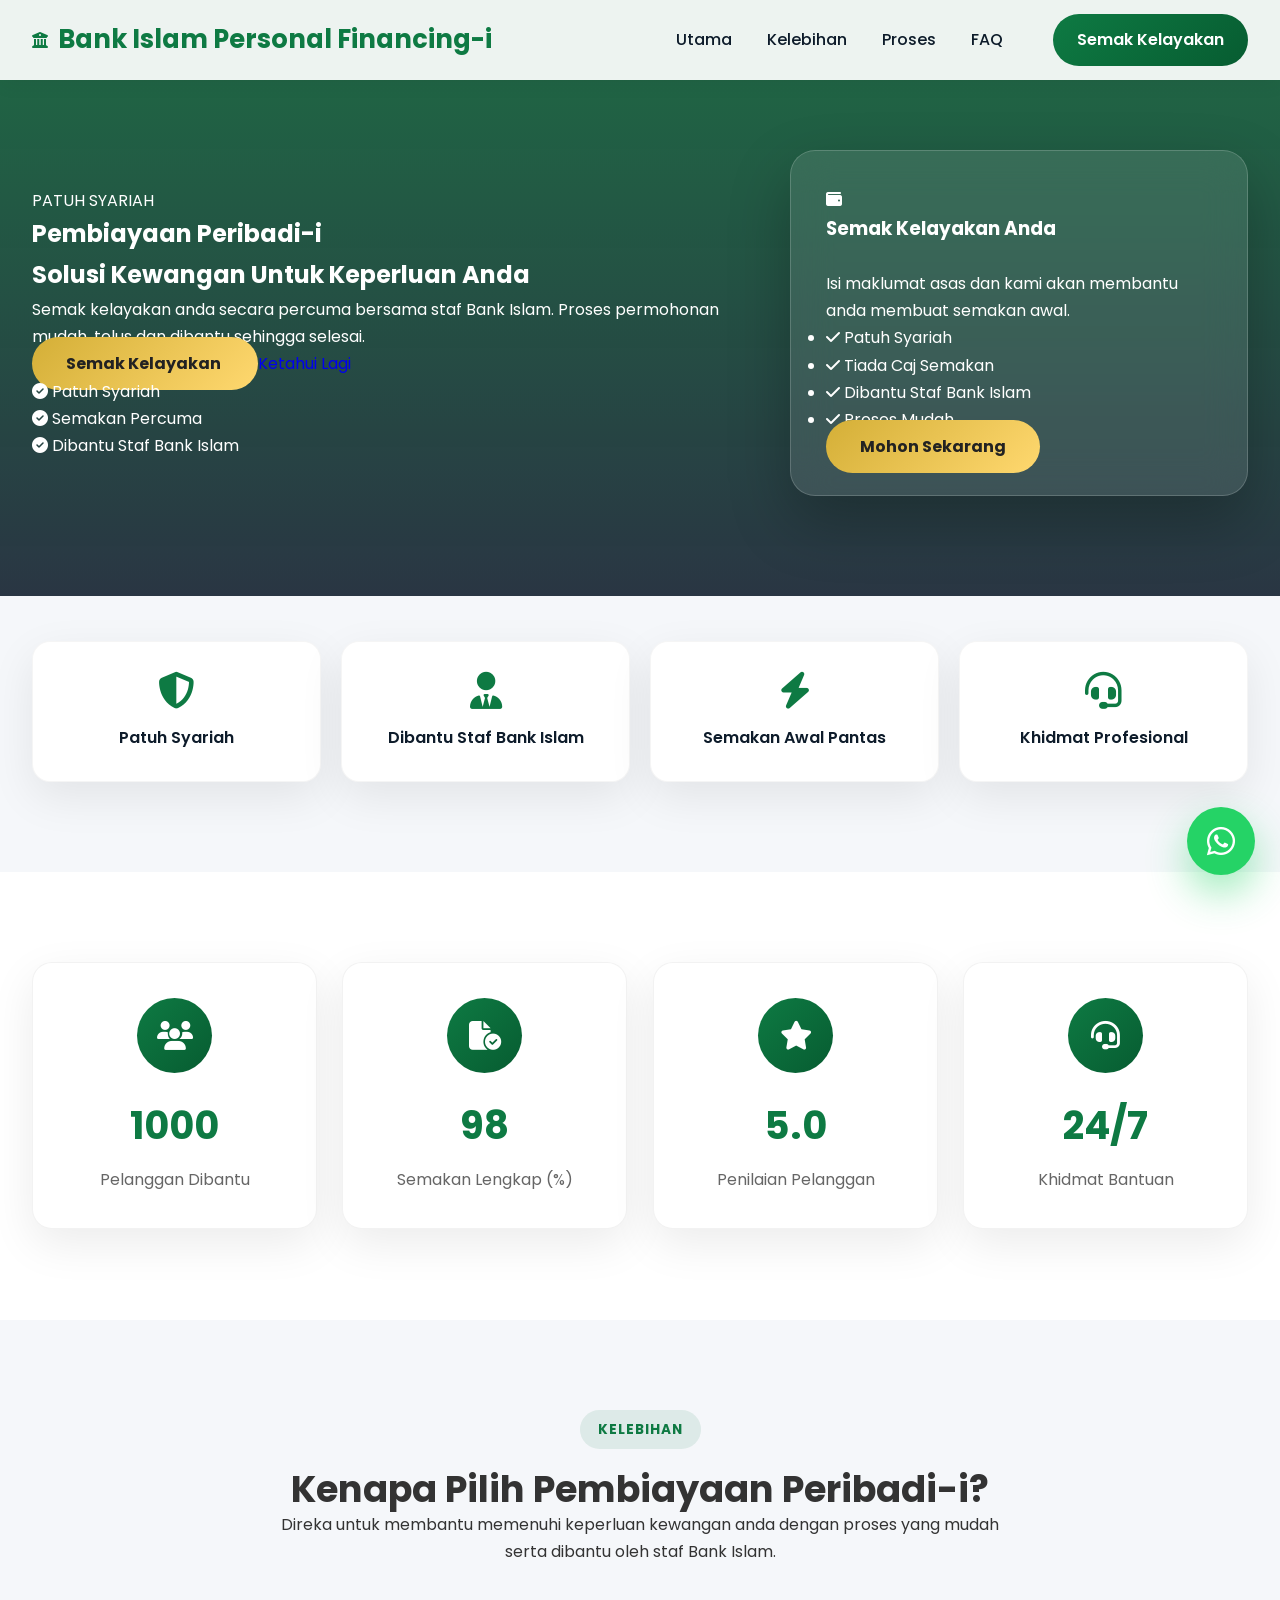
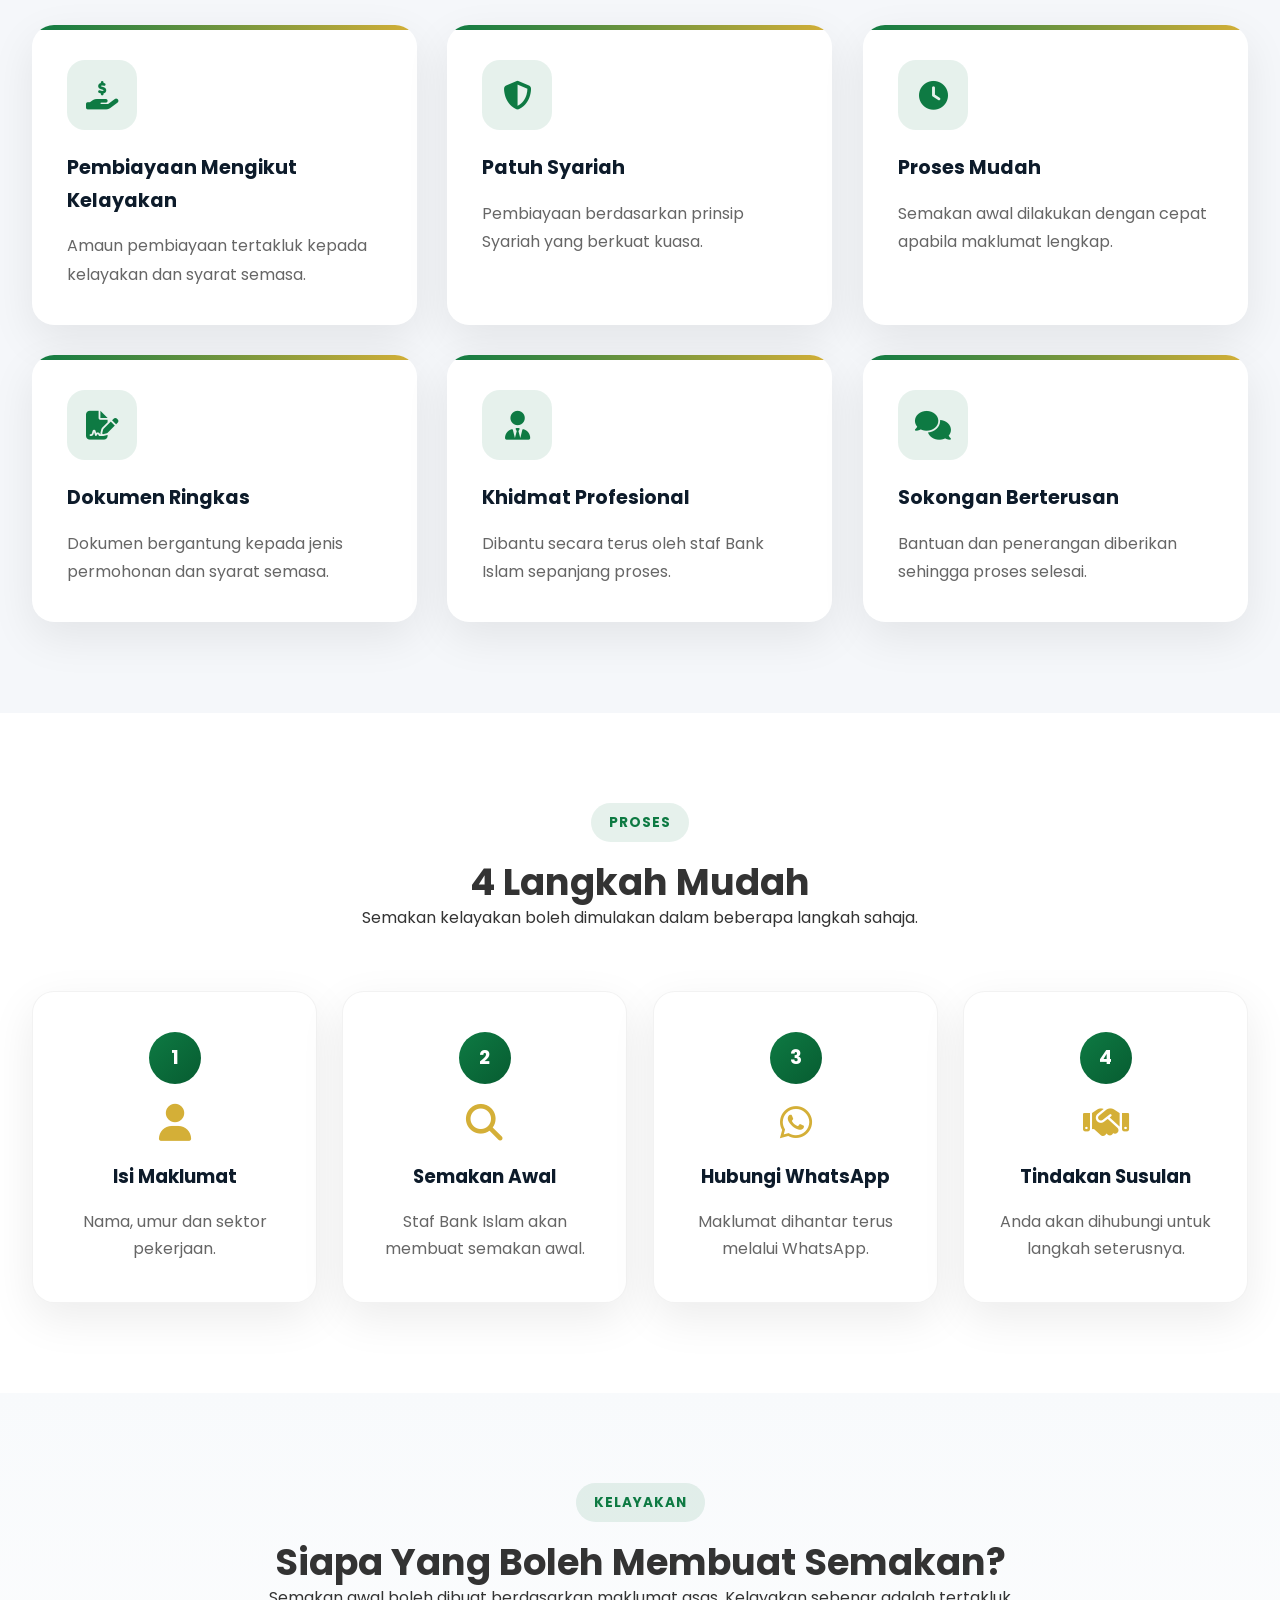
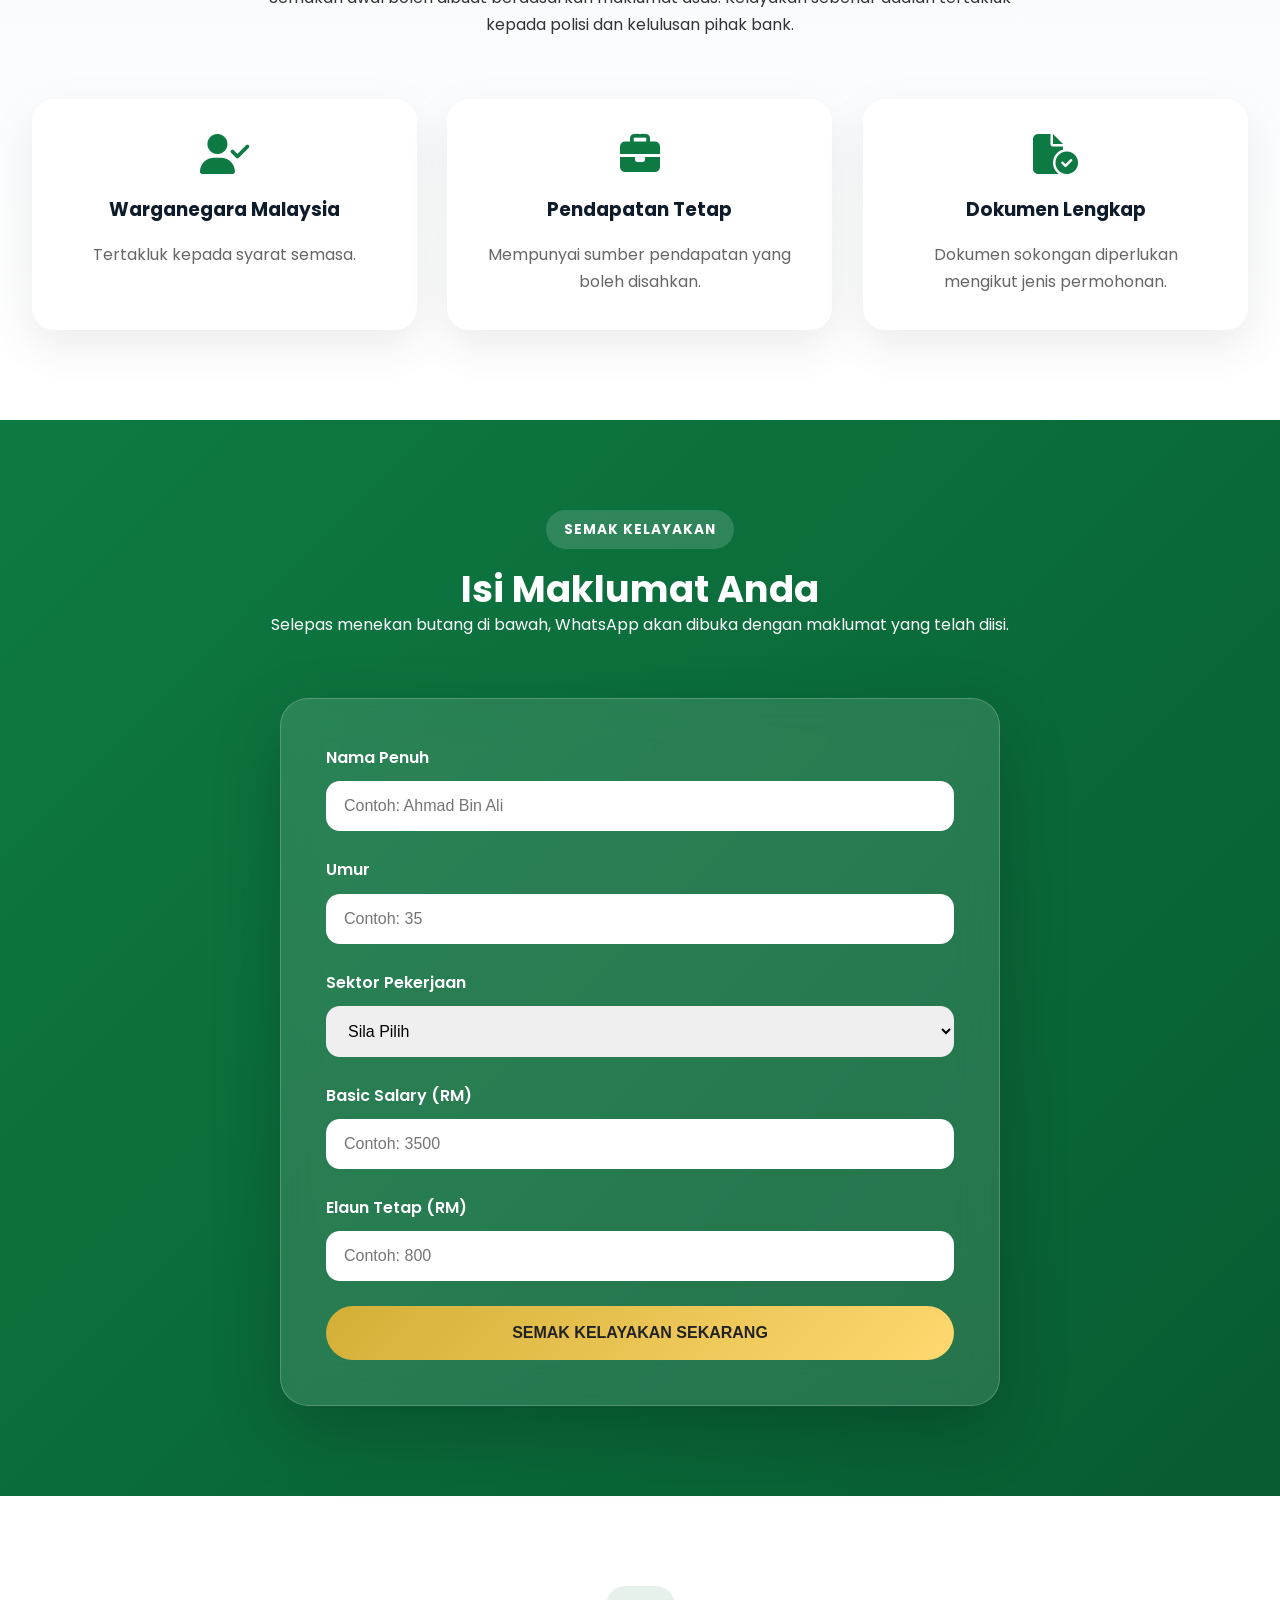
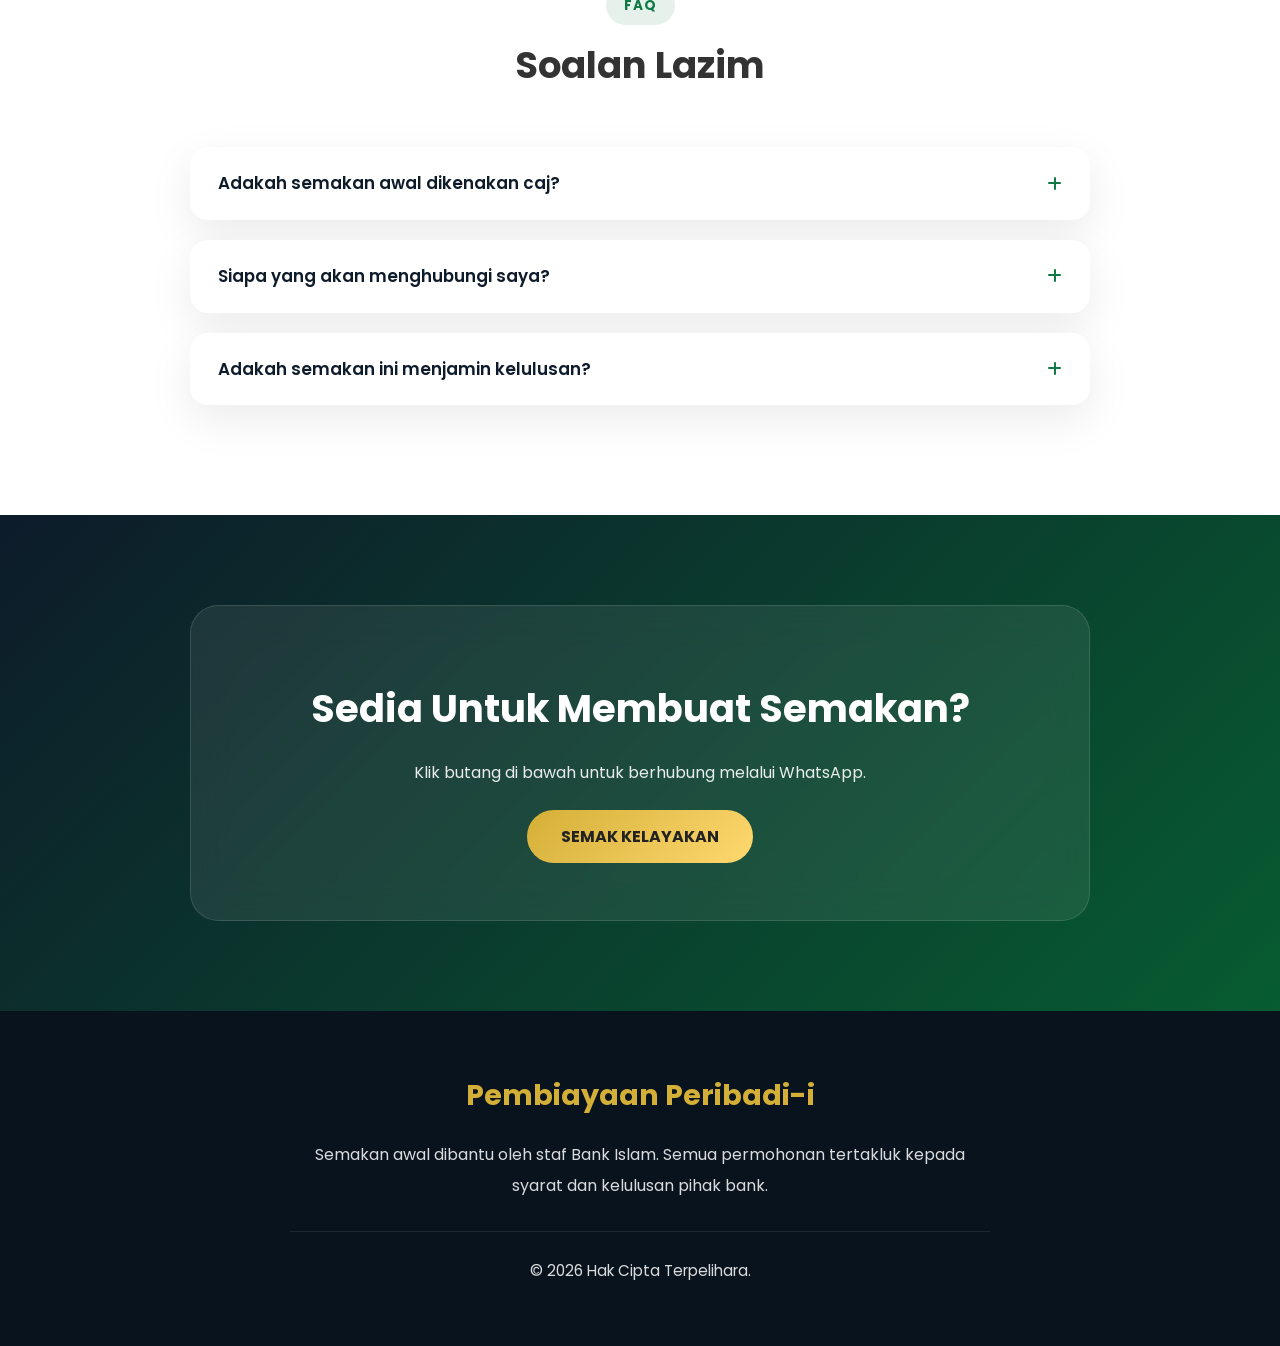
==== index.html @ a67bbcd0 "Fix logo formatting in navbar" ====
<!DOCTYPE html>
<html lang="ms">

<head>

    <meta charset="UTF-8">
    <meta name="viewport" content="width=device-width, initial-scale=1.0">

    <title>Pembiayaan Peribadi-i | Semak Kelayakan</title>

    <meta name="description"
        content="Semak kelayakan Pembiayaan Peribadi-i bersama staf Bank Islam. Proses mudah, patuh Syariah dan semakan awal secara percuma.">

    <meta name="theme-color" content="#00A651">

    <!-- Google Font -->

    <link rel="preconnect" href="https://fonts.googleapis.com">

    <link rel="preconnect" href="https://fonts.gstatic.com" crossorigin>

    <link href="https://fonts.googleapis.com/css2?family=Poppins:wght@300;400;500;600;700;800&display=swap"
        rel="stylesheet">

    <!-- Font Awesome -->

    <link rel="stylesheet"
        href="https://cdnjs.cloudflare.com/ajax/libs/font-awesome/6.7.2/css/all.min.css">

    <!-- CSS -->

    <link rel="stylesheet" href="style.css">

</head>

<body>

<!-- ===========================
        LOADER
============================ -->

<div class="loader">

    <div class="loader-ring"></div>

</div>

<!-- ===========================
        HEADER
============================ -->

<header id="header">

    <div class="container">

        <div class="navbar">

            <a href="#" class="logo">
    <i class="fa-solid fa-building-columns"></i>
    <span>Bank Islam Personal Financing-i</span>
</a>

          <nav>
    <ul class="nav-links">
        <li><a href="#home">Utama</a></li>
        <li><a href="#benefits">Kelebihan</a></li>
        <li><a href="#process">Proses</a></li>
        <li><a href="#faq">FAQ</a></li>
    </ul>
</nav>

<a href="#apply" class="nav-button">
    Semak Kelayakan
</a>

            <div class="menu-toggle">
    <i class="fa-solid fa-bars"></i>
</div>

    </div>

</header>

<!-- ===========================
        HERO
============================ -->

<section class="hero" id="home">

    <div class="hero-overlay"></div>

    <div class="container">

        <div class="hero-grid">

            <!-- LEFT -->

            <div class="hero-content">

                <span class="hero-badge">

                    PATUH SYARIAH

                </span>

                <h1>

                    Pembiayaan
                    <span>Peribadi-i</span>

                </h1>

                <h2>

                    Solusi Kewangan Untuk Keperluan Anda

                </h2>

                <p>

                    Semak kelayakan anda secara percuma bersama staf Bank Islam.
                    Proses permohonan mudah, telus dan dibantu sehingga selesai.

                </p>

                <div class="hero-button">

                    <a href="#apply"

                        class="btn-primary">

                        Semak Kelayakan

                    </a>

                    <a href="#benefits"

                        class="btn-outline">

                        Ketahui Lagi

                    </a>

                </div>

                <div class="hero-feature">

                    <div>

                        <i class="fa-solid fa-circle-check"></i>

                        Patuh Syariah

                    </div>

                    <div>

                        <i class="fa-solid fa-circle-check"></i>

                        Semakan Percuma

                    </div>

                    <div>

                        <i class="fa-solid fa-circle-check"></i>

                        Dibantu Staf Bank Islam

                    </div>

                </div>

            </div>

            <!-- RIGHT -->

            <div class="hero-card">

                <div class="glass-card">

                    <div class="card-icon">

                        <i class="fa-solid fa-wallet"></i>

                    </div>

                    <h3>

                        Semak Kelayakan Anda

                    </h3>

                    <p>

                        Isi maklumat asas dan kami akan membantu anda membuat semakan awal.

                    </p>

                    <ul>

                        <li>

                            <i class="fa-solid fa-check"></i>

                            Patuh Syariah

                        </li>

                        <li>

                            <i class="fa-solid fa-check"></i>

                            Tiada Caj Semakan

                        </li>

                        <li>

                            <i class="fa-solid fa-check"></i>

                            Dibantu Staf Bank Islam

                        </li>

                        <li>

                            <i class="fa-solid fa-check"></i>

                            Proses Mudah

                        </li>

                    </ul>

                    <a href="#apply"

                        class="btn-primary btn-full">

                        Mohon Sekarang

                    </a>

                </div>

            </div>

        </div>

    </div>

</section>

<!-- ===========================
     TRUST BADGES
============================ -->

<section class="trust">

    <div class="container">

        <div class="trust-wrapper">

            <div class="trust-item">

                <i class="fa-solid fa-shield-halved"></i>

                <h4>Patuh Syariah</h4>

            </div>

            <div class="trust-item">

                <i class="fa-solid fa-user-tie"></i>

                <h4>Dibantu Staf Bank Islam</h4>

            </div>

            <div class="trust-item">

                <i class="fa-solid fa-bolt"></i>

                <h4>Semakan Awal Pantas</h4>

            </div>

            <div class="trust-item">

                <i class="fa-solid fa-headset"></i>

                <h4>Khidmat Profesional</h4>

            </div>

        </div>

    </div>

</section>

<!-- ==========================================
     STATISTICS
========================================== -->

<section class="statistics">

    <div class="container">

        <div class="stats-grid">

            <div class="stat-card">

                <div class="stat-icon">

                    <i class="fa-solid fa-users"></i>

                </div>

                <h2 class="counter" data-target="1000">0</h2>

                <p>Pelanggan Dibantu</p>

            </div>

            <div class="stat-card">

                <div class="stat-icon">

                    <i class="fa-solid fa-file-circle-check"></i>

                </div>

                <h2 class="counter" data-target="98">0</h2>

                <p>Semakan Lengkap (%)</p>

            </div>

            <div class="stat-card">

                <div class="stat-icon">

                    <i class="fa-solid fa-star"></i>

                </div>

                <h2>5.0</h2>

                <p>Penilaian Pelanggan</p>

            </div>

            <div class="stat-card">

                <div class="stat-icon">

                    <i class="fa-solid fa-headset"></i>

                </div>

                <h2>24/7</h2>

                <p>Khidmat Bantuan</p>

            </div>

        </div>

    </div>

</section>

<!-- ==========================================
     BENEFITS
========================================== -->

<section id="benefits" class="benefits">

    <div class="container">

        <div class="section-title">

            <span>KELEBIHAN</span>

            <h2>Kenapa Pilih Pembiayaan Peribadi-i?</h2>

            <p>

                Direka untuk membantu memenuhi keperluan kewangan anda dengan
                proses yang mudah serta dibantu oleh staf Bank Islam.

            </p>

        </div>

        <div class="benefit-grid">

            <div class="benefit-card">

                <i class="fa-solid fa-hand-holding-dollar"></i>

                <h3>Pembiayaan Mengikut Kelayakan</h3>

                <p>
                    Amaun pembiayaan tertakluk kepada kelayakan dan syarat semasa.
                </p>

            </div>

            <div class="benefit-card">

                <i class="fa-solid fa-shield-halved"></i>

                <h3>Patuh Syariah</h3>

                <p>
                    Pembiayaan berdasarkan prinsip Syariah yang berkuat kuasa.
                </p>

            </div>

            <div class="benefit-card">

                <i class="fa-solid fa-clock"></i>

                <h3>Proses Mudah</h3>

                <p>
                    Semakan awal dilakukan dengan cepat apabila maklumat lengkap.
                </p>

            </div>

            <div class="benefit-card">

                <i class="fa-solid fa-file-signature"></i>

                <h3>Dokumen Ringkas</h3>

                <p>
                    Dokumen bergantung kepada jenis permohonan dan syarat semasa.
                </p>

            </div>

            <div class="benefit-card">

                <i class="fa-solid fa-user-tie"></i>

                <h3>Khidmat Profesional</h3>

                <p>
                    Dibantu secara terus oleh staf Bank Islam sepanjang proses.
                </p>

            </div>

            <div class="benefit-card">

                <i class="fa-solid fa-comments"></i>

                <h3>Sokongan Berterusan</h3>

                <p>
                    Bantuan dan penerangan diberikan sehingga proses selesai.
                </p>

            </div>

        </div>

    </div>

</section>

<!-- ==========================================
     PROCESS
========================================== -->

<section id="process" class="process">

    <div class="container">

        <div class="section-title">

            <span>PROSES</span>

            <h2>4 Langkah Mudah</h2>

            <p>

                Semakan kelayakan boleh dimulakan dalam beberapa langkah sahaja.

            </p>

        </div>

        <div class="process-grid">

            <div class="process-card">

                <div class="step-number">

                    1

                </div>

                <i class="fa-solid fa-user"></i>

                <h3>Isi Maklumat</h3>

                <p>

                    Nama, umur dan sektor pekerjaan.

                </p>

            </div>

            <div class="process-card">

                <div class="step-number">

                    2

                </div>

                <i class="fa-solid fa-magnifying-glass"></i>

                <h3>Semakan Awal</h3>

                <p>

                    Staf Bank Islam akan membuat semakan awal.

                </p>

            </div>

            <div class="process-card">

                <div class="step-number">

                    3

                </div>

                <i class="fa-brands fa-whatsapp"></i>

                <h3>Hubungi WhatsApp</h3>

                <p>

                    Maklumat dihantar terus melalui WhatsApp.

                </p>

            </div>

            <div class="process-card">

                <div class="step-number">

                    4

                </div>

                <i class="fa-solid fa-handshake"></i>

                <h3>Tindakan Susulan</h3>

                <p>

                    Anda akan dihubungi untuk langkah seterusnya.

                </p>

            </div>

        </div>

    </div>

</section>

<!-- ==========================================
     ELIGIBILITY
========================================== -->

<section class="eligibility" id="eligibility">

    <div class="container">

        <div class="section-title">

            <span>KELAYAKAN</span>

            <h2>Siapa Yang Boleh Membuat Semakan?</h2>

            <p>
                Semakan awal boleh dibuat berdasarkan maklumat asas. Kelayakan
                sebenar adalah tertakluk kepada polisi dan kelulusan pihak bank.
            </p>

        </div>

        <div class="eligibility-grid">

            <div class="eligibility-card">

                <i class="fa-solid fa-user-check"></i>

                <h3>Warganegara Malaysia</h3>

                <p>Tertakluk kepada syarat semasa.</p>

            </div>

            <div class="eligibility-card">

                <i class="fa-solid fa-briefcase"></i>

                <h3>Pendapatan Tetap</h3>

                <p>Mempunyai sumber pendapatan yang boleh disahkan.</p>

            </div>

            <div class="eligibility-card">

                <i class="fa-solid fa-file-circle-check"></i>

                <h3>Dokumen Lengkap</h3>

                <p>Dokumen sokongan diperlukan mengikut jenis permohonan.</p>

            </div>

        </div>

    </div>

</section>

<!-- ==========================================
     APPLY FORM
========================================== -->

<section id="apply" class="apply">

    <div class="container">

        <div class="section-title">

            <span>SEMAK KELAYAKAN</span>

            <h2>Isi Maklumat Anda</h2>

            <p>
                Selepas menekan butang di bawah, WhatsApp akan dibuka dengan
                maklumat yang telah diisi.
            </p>

        </div>

        <div class="form-wrapper">

            <form id="leadForm">

                <div class="form-group">

                    <label>Nama Penuh</label>

                    <input
                        type="text"
                        id="nama"
                        placeholder="Contoh: Ahmad Bin Ali"
                        required>

                </div>

                <div class="form-group">

                    <label>Umur</label>

                    <input
                        type="number"
                        id="umur"
                        placeholder="Contoh: 35"
                        required>

                </div>

                <div class="form-group">

                    <label>Sektor Pekerjaan</label>

                    <select id="sektor" required>

                        <option value="">Sila Pilih</option>

                        <option>Kerajaan</option>

                        <option>GLC</option>

                        <option>Swasta MNC</option>

                        <option>Swasta PLC</option>

                    </select>

                </div>

                <div class="form-group">
    <label>Basic Salary (RM)</label>
    <input
        type="number"
        id="basicSalary"
        placeholder="Contoh: 3500"
        min="0"
        required>
</div>

<div class="form-group">
    <label>Elaun Tetap (RM)</label>
    <input
        type="number"
        id="elaunTetap"
        placeholder="Contoh: 800"
        min="0"
        required>
</div>

                <button
                    type="submit"
                    class="btn-submit">

                    SEMAK KELAYAKAN SEKARANG

                </button>

            </form>

        </div>

    </div>

</section>

<!-- ==========================================
     FAQ
========================================== -->

<section id="faq" class="faq">

    <div class="container">

        <div class="section-title">

            <span>FAQ</span>

            <h2>Soalan Lazim</h2>

        </div>

        <div class="faq-wrapper">

            <div class="faq-item">

                <div class="faq-question">

                    <span>Adakah semakan awal dikenakan caj?</span>

                    <i class="fa-solid fa-plus"></i>

                </div>

                <div class="faq-answer">

                    <p>
                        Tidak. Semakan awal adalah tanpa caj.
                    </p>

                </div>

            </div>

            <div class="faq-item">

                <div class="faq-question">

                    <span>Siapa yang akan menghubungi saya?</span>

                    <i class="fa-solid fa-plus"></i>

                </div>

                <div class="faq-answer">

                    <p>
                        Anda akan dihubungi oleh staf Bank Islam untuk tindakan
                        selanjutnya.
                    </p>

                </div>

            </div>

            <div class="faq-item">

                <div class="faq-question">

                    <span>Adakah semakan ini menjamin kelulusan?</span>

                    <i class="fa-solid fa-plus"></i>

                </div>

                <div class="faq-answer">

                    <p>
                        Tidak. Kelulusan adalah tertakluk kepada penilaian dan
                        syarat semasa pihak bank.
                    </p>

                </div>

            </div>

        </div>

    </div>

</section>

<!-- ==========================================
     FINAL CTA
========================================== -->

<section class="final-cta">

    <div class="container">

        <div class="cta-box">

            <h2>
                Sedia Untuk Membuat Semakan?
            </h2>

            <p>
                Klik butang di bawah untuk berhubung melalui WhatsApp.
            </p>

            <a href="#apply" class="btn-primary">

                SEMAK KELAYAKAN

            </a>

        </div>

    </div>

</section>

<!-- ==========================================
     FOOTER
========================================== -->

<footer>

    <div class="container">

        <div class="footer-content">

            <h3>Pembiayaan Peribadi-i</h3>

            <p>
                Semakan awal dibantu oleh staf Bank Islam. Semua permohonan
                tertakluk kepada syarat dan kelulusan pihak bank.
            </p>

            <p class="copyright">
                © 2026 Hak Cipta Terpelihara.
            </p>

        </div>

    </div>

</footer>

<!-- Floating WhatsApp -->

<a
    href="#"
    id="whatsappButton"
    class="floating-whatsapp">

    <i class="fa-brands fa-whatsapp"></i>

</a>

<!-- Scroll Top -->

<button id="scrollTop">

    <i class="fa-solid fa-arrow-up"></i>

</button>

<script src="script.js"></script>

</body>

</html>
---- style.css ----
/* =====================================================
   PEMBIAYAAN PERIBADI-i
   PREMIUM LANDING PAGE V2.0
===================================================== */

:root{

    --primary:#0E7A43;
    --primary-dark:#075C31;
    --gold:#D4AF37;
    --navy:#0D1B2A;
    --white:#ffffff;
    --light:#F5F7FA;
    --text:#333333;
    --border:#E7E7E7;

    --shadow:0 15px 45px rgba(0,0,0,.08);
    --shadow-hover:0 20px 60px rgba(0,0,0,.15);

    --radius:18px;

    --transition:.35s ease;

}

/* RESET */

*{

    margin:0;
    padding:0;
    box-sizing:border-box;

}

html{

    scroll-behavior:smooth;

}

body{

    font-family:'Poppins',sans-serif;
    background:var(--light);
    color:var(--text);
    overflow-x:hidden;
    line-height:1.7;

}

img{

    max-width:100%;
    display:block;

}

a{

    text-decoration:none;

}

.container{

    width:min(1180px,92%);
    margin:auto;

}

/* =====================================
   LOADER
===================================== */

.loader{

    position:fixed;
    inset:0;
    background:#fff;
    display:flex;
    justify-content:center;
    align-items:center;
    z-index:99999;
    transition:.5s;

}

.loader.hidden{

    opacity:0;
    visibility:hidden;

}

.loader-circle{

    width:70px;
    height:70px;

    border-radius:50%;

    border:6px solid #ddd;
    border-top:6px solid var(--primary);

    animation:spin 1s linear infinite;

}

@keyframes spin{

    to{

        transform:rotate(360deg);

    }

}

/* =====================================
   HEADER
===================================== */

header{

    position:fixed;
    top:0;
    left:0;
    width:100%;

    background:rgba(255,255,255,.92);

    backdrop-filter:blur(12px);

    box-shadow:0 5px 18px rgba(0,0,0,.05);

    z-index:999;

}

.navbar{
    display:flex;
    align-items:center;
    justify-content:space-between;
    gap:25px;
    height:80px;
}

.logo{
    display:flex;
    align-items:center;
    gap:10px;
    flex:1;
    color:#0E7A43;
}

.logo i{
    color:#0E7A43;
}

.logo span{
    font-size:1.6rem;
    font-weight:700;
    white-space:nowrap;
    color:#0E7A43;
}
.nav-links{
    display:flex;
    align-items:center;
    gap:35px;
    list-style:none;
    margin-left:auto;
    margin-right:25px;
}

.nav-links a{

    color:var(--navy);
    font-weight:500;
    transition:var(--transition);

}

.nav-links a:hover{

    color:var(--primary);

}

.nav-button{

    background:linear-gradient(135deg,var(--primary),var(--primary-dark));

    color:#fff;

    padding:12px 24px;

    border-radius:50px;

    font-weight:600;

    transition:var(--transition);

}

.nav-button:hover{

    transform:translateY(-3px);

    box-shadow:0 10px 30px rgba(14,122,67,.30);

}

/* =====================================
   HERO
===================================== */

.hero{

    padding-top:150px;
    padding-bottom:100px;

    background:

    linear-gradient(rgba(7,92,49,.90),rgba(13,27,42,.88)),

    url("https://images.unsplash.com/photo-1554224155-6726b3ff858f?auto=format&fit=crop&w=1600&q=80");

    background-size:cover;
    background-position:center;

    color:#fff;

}

.hero-grid{

    display:grid;
    grid-template-columns:1.2fr .8fr;
    gap:70px;
    align-items:center;

}

.hero-text h1{

    font-size:3.2rem;
    line-height:1.2;
    margin-bottom:20px;

}

.hero-text p{

    font-size:1.1rem;
    opacity:.95;
    margin-bottom:35px;

}

.hero-buttons{

    display:flex;
    gap:18px;
    flex-wrap:wrap;

}

.btn-primary{

    background:linear-gradient(135deg,var(--gold),#FFD86F);

    color:#222;

    padding:15px 34px;

    border-radius:50px;

    font-weight:700;

    transition:var(--transition);

}

.btn-primary:hover{

    transform:translateY(-5px);

    box-shadow:0 18px 45px rgba(212,175,55,.40);

}

.btn-secondary{

    border:2px solid rgba(255,255,255,.6);

    color:#fff;

    padding:15px 34px;

    border-radius:50px;

    transition:var(--transition);

}

.btn-secondary:hover{

    background:#fff;
    color:var(--primary);

}

/* HERO CARD */

.hero-card{

    background:rgba(255,255,255,.10);

    backdrop-filter:blur(20px);

    border:1px solid rgba(255,255,255,.18);

    border-radius:25px;

    padding:35px;

    box-shadow:0 25px 60px rgba(0,0,0,.25);

}

.hero-card h3{

    margin-bottom:25px;

}

.hero-list{

    list-style:none;

}

.hero-list li{

    margin-bottom:18px;
    display:flex;
    gap:12px;
    align-items:flex-start;

}

.hero-list i{

    color:var(--gold);

    margin-top:3px;

}

/* =====================================================
   TRUST BADGES
===================================================== */

.trust{

    margin-top:-45px;
    position:relative;
    z-index:5;

}

.trust-wrapper{

    display:grid;
    grid-template-columns:repeat(4,1fr);
    gap:20px;

}

.trust-item{

    background:#fff;

    border-radius:18px;

    padding:30px 20px;

    text-align:center;

    box-shadow:var(--shadow);

    transition:var(--transition);

    border:1px solid rgba(0,0,0,.04);

}

.trust-item:hover{

    transform:translateY(-8px);

    box-shadow:var(--shadow-hover);

}

.trust-item i{

    font-size:2.3rem;

    color:var(--primary);

    margin-bottom:15px;

}

.trust-item h4{

    color:var(--navy);

    font-size:1rem;

    font-weight:600;

}

/* =====================================================
   SECTION TITLE
===================================================== */

section{

    padding:90px 0;

}

.section-title{

    text-align:center;

    max-width:760px;

    margin:0 auto 60px;

}

.section-title span{

    display:inline-block;

    padding:8px 18px;

    border-radius:50px;

    background:rgba(14,122,67,.10);

    color:var(--primary);

    font-size:.85rem;

    font-weight:700;

    letter-spacing:1px;

    margin-bottom:18px;

}

.section-title h2{

    font-size:2.3rem;
    line-height:1.2;
    white-space:nowrap;

}

    color:var(--navy);

    margin-bottom:18px;

    line-height:1.2;

}

.section-title p{

    color:#666;

    font-size:1.05rem;

}

/* =====================================================
   STATISTICS
===================================================== */

.statistics{

    background:#fff;

}

.stats-grid{

    display:grid;

    grid-template-columns:repeat(4,1fr);

    gap:25px;

}

.stat-card{

    background:#fff;

    border-radius:20px;

    padding:35px;

    text-align:center;

    box-shadow:var(--shadow);

    transition:var(--transition);

    border:1px solid rgba(0,0,0,.05);

}

.stat-card:hover{

    transform:translateY(-10px);

    box-shadow:var(--shadow-hover);

}

.stat-icon{

    width:75px;

    height:75px;

    margin:auto;

    margin-bottom:20px;

    border-radius:50%;

    background:linear-gradient(
        135deg,
        var(--primary),
        var(--primary-dark)
    );

    display:flex;

    justify-content:center;

    align-items:center;

}

.stat-icon i{

    color:#fff;

    font-size:1.8rem;

}

.stat-card h2{

    font-size:2.4rem;

    color:var(--primary);

    margin-bottom:8px;

    font-weight:700;

}

.stat-card p{

    color:#666;

}

/* =====================================================
   BENEFITS
===================================================== */

.benefits{

    background:var(--light);

}

.benefit-grid{

    display:grid;

    grid-template-columns:repeat(3,1fr);

    gap:30px;

}

.benefit-card{

    background:#fff;

    border-radius:22px;

    padding:35px;

    transition:var(--transition);

    box-shadow:var(--shadow);

    position:relative;

    overflow:hidden;

}

.benefit-card::before{

    content:"";

    position:absolute;

    left:0;

    top:0;

    width:100%;

    height:5px;

    background:linear-gradient(
        90deg,
        var(--primary),
        var(--gold)
    );

}

.benefit-card:hover{

    transform:translateY(-10px);

    box-shadow:var(--shadow-hover);

}

.benefit-card i{

    width:70px;

    height:70px;

    border-radius:18px;

    background:rgba(14,122,67,.10);

    color:var(--primary);

    display:flex;

    align-items:center;

    justify-content:center;

    font-size:1.8rem;

    margin-bottom:22px;

}

.benefit-card h3{

    color:var(--navy);

    margin-bottom:15px;

    font-size:1.2rem;

}

.benefit-card p{

    color:#666;

    line-height:1.8;

}

/* =====================================================
   PROCESS
===================================================== */

.process{

    background:#fff;

}

.process-grid{

    display:grid;

    grid-template-columns:repeat(4,1fr);

    gap:25px;

}

.process-card{

    background:#fff;

    border-radius:22px;

    padding:40px 30px;

    text-align:center;

    box-shadow:var(--shadow);

    transition:var(--transition);

    position:relative;

    overflow:hidden;

    border:1px solid rgba(0,0,0,.05);

}

.process-card:hover{

    transform:translateY(-10px);

    box-shadow:var(--shadow-hover);

}

.process-card::after{

    content:"";

    position:absolute;

    left:0;

    bottom:0;

    width:100%;

    height:5px;

    background:linear-gradient(
        90deg,
        var(--gold),
        var(--primary)
    );

    transform:scaleX(0);

    transform-origin:left;

    transition:.35s;

}

.process-card:hover::after{

    transform:scaleX(1);

}

.step-number{

    width:52px;

    height:52px;

    margin:0 auto 20px;

    border-radius:50%;

    background:linear-gradient(
        135deg,
        var(--primary),
        var(--primary-dark)
    );

    color:#fff;

    display:flex;

    justify-content:center;

    align-items:center;

    font-weight:700;

    font-size:1.2rem;

}

.process-card i{

    font-size:2.3rem;

    color:var(--gold);

    margin-bottom:20px;

}

.process-card h3{

    color:var(--navy);

    margin-bottom:15px;

}

.process-card p{

    color:#666;

}

/* =====================================================
   ELIGIBILITY
===================================================== */

.eligibility{

    background:linear-gradient(
        180deg,
        #F8FAFC,
        #FFFFFF
    );

}

.eligibility-grid{

    display:grid;

    grid-template-columns:repeat(3,1fr);

    gap:30px;

}

.eligibility-card{

    background:#fff;

    border-radius:22px;

    padding:35px;

    text-align:center;

    box-shadow:var(--shadow);

    transition:var(--transition);

}

.eligibility-card:hover{

    transform:translateY(-8px);

    box-shadow:var(--shadow-hover);

}

.eligibility-card i{

    font-size:2.5rem;

    color:var(--primary);

    margin-bottom:20px;

}

.eligibility-card h3{

    margin-bottom:15px;

    color:var(--navy);

}

.eligibility-card p{

    color:#666;

}

/* =====================================================
   APPLY FORM
===================================================== */

.apply{

    background:linear-gradient(
        135deg,
        var(--primary),
        var(--primary-dark)
    );

}

.apply .section-title h2,
.apply .section-title p{

    color:#fff;

}

.apply .section-title span{

    background:rgba(255,255,255,.15);

    color:#fff;

}

.form-wrapper{

    max-width:720px;

    margin:auto;

    background:rgba(255,255,255,.12);

    backdrop-filter:blur(18px);

    border:1px solid rgba(255,255,255,.20);

    border-radius:28px;

    padding:45px;

    box-shadow:0 25px 70px rgba(0,0,0,.20);

}

.form-group{

    margin-bottom:25px;

}

.form-group label{

    display:block;

    color:#fff;

    font-weight:600;

    margin-bottom:10px;

}

.form-group input,
.form-group select{

    width:100%;

    padding:16px 18px;

    border-radius:14px;

    border:none;

    outline:none;

    font-size:1rem;

    transition:var(--transition);

}

.form-group input:focus,
.form-group select:focus{

    box-shadow:
    0 0 0 4px rgba(212,175,55,.35);

}

.btn-submit{

    width:100%;

    border:none;

    cursor:pointer;

    padding:18px;

    border-radius:50px;

    font-size:1rem;

    font-weight:700;

    background:linear-gradient(
        135deg,
        var(--gold),
        #FFD86F
    );

    color:#222;

    transition:var(--transition);

}

.btn-submit:hover{

    transform:translateY(-4px);

    box-shadow:0 18px 45px rgba(212,175,55,.35);

}

/* =====================================================
   FAQ
===================================================== */

.faq{

    background:#fff;

}

.faq-wrapper{

    max-width:900px;

    margin:auto;

}

.faq-item{

    background:#fff;

    border-radius:18px;

    margin-bottom:20px;

    box-shadow:var(--shadow);

    overflow:hidden;

    transition:var(--transition);

}

.faq-item:hover{

    box-shadow:var(--shadow-hover);

}

.faq-question{

    padding:22px 28px;

    display:flex;

    justify-content:space-between;

    align-items:center;

    cursor:pointer;

    user-select:none;

}

.faq-question span{

    font-size:1.05rem;

    font-weight:600;

    color:var(--navy);

}

.faq-question i{

    color:var(--primary);

    transition:.35s;

}

.faq-item.active .faq-question i{

    transform:rotate(45deg);

}

.faq-answer{

    max-height:0;

    overflow:hidden;

    transition:max-height .35s ease;

}

.faq-answer p{

    padding:0 28px 24px;

    color:#666;

    line-height:1.8;

}

/* =====================================================
   FINAL CTA
===================================================== */

.final-cta{

    background:linear-gradient(
        135deg,
        var(--navy),
        var(--primary-dark)
    );

    color:#fff;

}

.cta-box{

    max-width:900px;

    margin:auto;

    text-align:center;

    padding:70px 40px;

    border-radius:28px;

    background:rgba(255,255,255,.08);

    backdrop-filter:blur(18px);

    border:1px solid rgba(255,255,255,.12);

}

.cta-box h2{

    font-size:2.4rem;

    margin-bottom:18px;

}

.cta-box p{

    max-width:650px;

    margin:0 auto 35px;

    opacity:.9;

    line-height:1.8;

}

/* =====================================================
   FOOTER
===================================================== */

footer{

    background:#08131E;

    color:#fff;

    padding:60px 0;

}

.footer-content{

    text-align:center;

    max-width:700px;

    margin:auto;

}

.footer-content h3{

    font-size:1.8rem;

    color:var(--gold);

    margin-bottom:20px;

}

.footer-content p{

    opacity:.85;

    line-height:1.9;

}

.copyright{

    margin-top:30px;

    padding-top:25px;

    border-top:1px solid rgba(255,255,255,.10);

    font-size:.95rem;

    opacity:.75;

}

/* =====================================================
   FLOATING WHATSAPP
===================================================== */

.floating-whatsapp{

    position:fixed;

    right:25px;

    bottom:25px;

    width:68px;

    height:68px;

    border-radius:50%;

    display:flex;

    justify-content:center;

    align-items:center;

    background:#25D366;

    color:#fff;

    font-size:2rem;

    box-shadow:0 18px 40px rgba(37,211,102,.45);

    z-index:999;

    transition:var(--transition);

    animation:floatWhatsapp 2.5s ease-in-out infinite;

}

.floating-whatsapp:hover{

    transform:scale(1.08);

}

@keyframes floatWhatsapp{

    0%,100%{

        transform:translateY(0);

    }

    50%{

        transform:translateY(-10px);

    }

}

/* =====================================================
   SCROLL TOP
===================================================== */

#scrollTop{

    position:fixed;

    right:28px;

    bottom:110px;

    width:52px;

    height:52px;

    border:none;

    border-radius:50%;

    background:var(--primary);

    color:#fff;

    cursor:pointer;

    font-size:1rem;

    box-shadow:var(--shadow);

    opacity:0;

    visibility:hidden;

    transition:var(--transition);

    z-index:998;

}

#scrollTop.show{

    opacity:1;

    visibility:visible;

}

#scrollTop:hover{

    background:var(--primary-dark);

    transform:translateY(-4px);

}

/* =====================================================
   SIMPLE ANIMATION
===================================================== */

.fade-up{

    opacity:0;

    transform:translateY(30px);

    transition:.7s ease;

}

.fade-up.show{

    opacity:1;

    transform:translateY(0);

}

/* =====================================================
   RESPONSIVE - TABLET
===================================================== */

@media (max-width:1024px){

.hero-grid{

    grid-template-columns:1fr;
    text-align:center;
    gap:45px;

}

.hero-buttons{

    justify-content:center;

}

.hero-card{

    max-width:650px;
    margin:auto;

}

.trust-wrapper{

    grid-template-columns:repeat(2,1fr);

}

.stats-grid{

    grid-template-columns:repeat(2,1fr);

}

.benefit-grid{

    grid-template-columns:repeat(2,1fr);

}

.process-grid{

    grid-template-columns:repeat(2,1fr);

}

.eligibility-grid{

    grid-template-columns:1fr;

}

.section-title h2{

    font-size:2.1rem;

}

}

/* =====================================================
   RESPONSIVE - MOBILE
===================================================== */

@media (max-width:768px){

header{

    padding:0 15px;

}

.navbar{

    height:72px;

}

.logo{

    font-size:1.35rem;

}

.nav-links{

    display:none;

}

.nav-button{

    display:none;

}

.hero{

    padding-top:120px;
    padding-bottom:70px;

}

.hero-text h1{

    font-size:2.1rem;

}

.hero-text p{

    font-size:.95rem;

}

.hero-buttons{

    flex-direction:column;

}

.hero-buttons a{

    width:100%;
    text-align:center;

}

.hero-card{

    padding:28px;

}

.hero-list li{

    font-size:.95rem;

}

.trust-wrapper,
.stats-grid,
.benefit-grid,
.process-grid,
.eligibility-grid{

    grid-template-columns:1fr;

}

.stat-card,
.benefit-card,
.process-card,
.eligibility-card{

    padding:30px;

}

.section-title{

    margin-bottom:45px;

}

.section-title h2{

    font-size:1.8rem;

}

.section-title p{

    font-size:1.8rem;
    white-space:normal;

}

.form-wrapper{

    padding:30px 22px;

    border-radius:20px;

}

.form-group input,
.form-group select{

    padding:15px;

}

.btn-submit{

    padding:16px;

}

.cta-box{

    padding:45px 25px;

}

.cta-box h2{

    font-size:1.8rem;

}

.footer-content{

    padding:0 15px;

}

.footer-content h3{

    font-size:1.5rem;

}

.floating-whatsapp{

    width:60px;
    height:60px;

    font-size:1.8rem;

    right:18px;
    bottom:18px;

}

#scrollTop{

    right:20px;
    bottom:92px;

}

}

/* =====================================================
   SMALL MOBILE
===================================================== */

@media (max-width:480px){

.container{

    width:94%;

}

.hero-text h1{

    font-size:1.8rem;

}

.hero-text p{

    font-size:.9rem;

}

.section-title h2{

    font-size:1.6rem;

}

.section-title span{

    font-size:.78rem;

}

.hero-card{

    padding:22px;

}

.trust-item{

    padding:25px 18px;

}

.stat-card h2{

    font-size:2rem;

}

.benefit-card i{

    width:60px;
    height:60px;

    font-size:1.5rem;

}

.process-card{

    padding:28px 22px;

}

.form-wrapper{

    padding:25px 18px;

}

.faq-question{

    padding:18px 20px;

}

.faq-question span{

    font-size:.95rem;

}

.faq-answer p{

    padding:0 20px 20px;

}

}

/* =====================================================
   SMOOTH HOVER EFFECT
===================================================== */

.benefit-card,
.process-card,
.stat-card,
.trust-item,
.eligibility-card,
.btn-primary,
.btn-secondary,
.btn-submit{

    will-change:transform;

}

.navbar{
    display:flex;
    justify-content:space-between;
    align-items:center;
    height:80px;
}

.container{
    width:95%;
    max-width:1400px;
    margin:auto;
}

.menu-toggle{

    display:none;
}

@media(max-width:768px){

    .nav-links{

        display:none;
    }

    .menu-toggle{

        display:block;
        font-size:28px;
        cursor:pointer;
        color:var(--navy);
    }

}
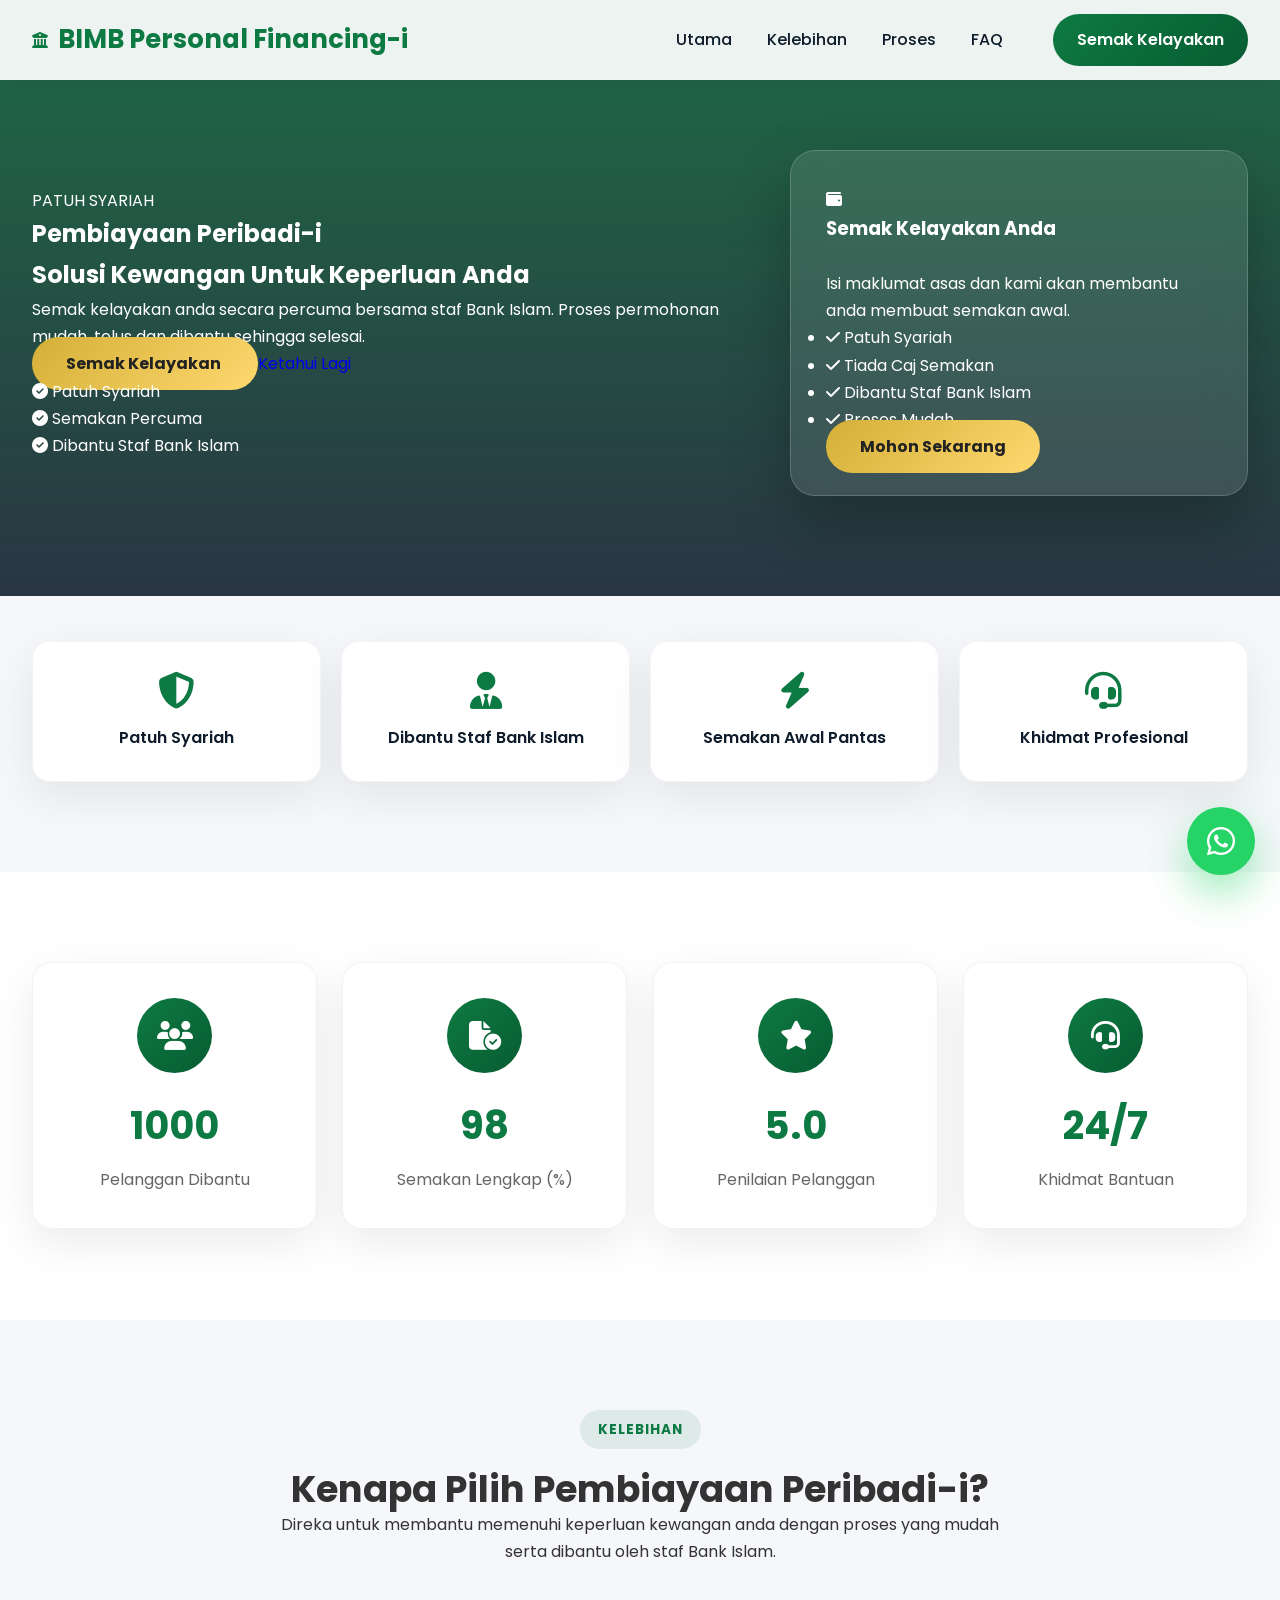
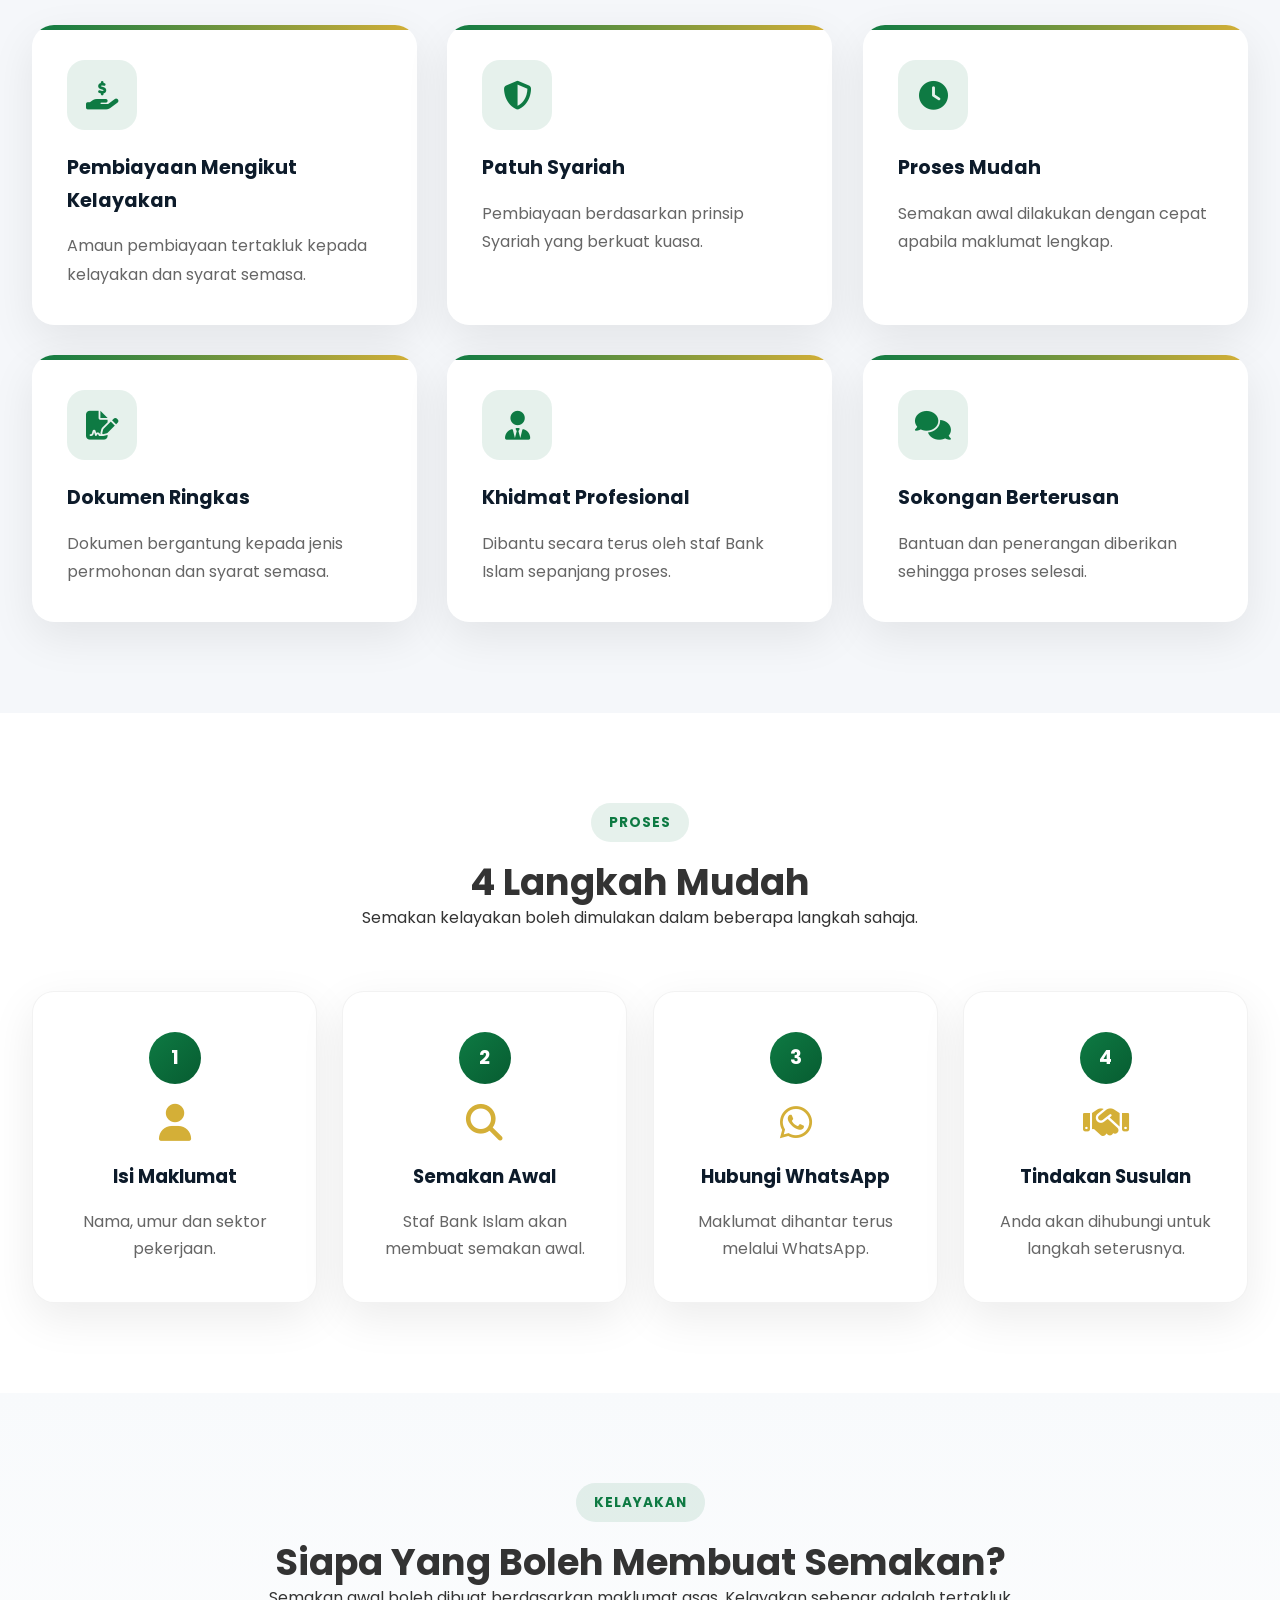
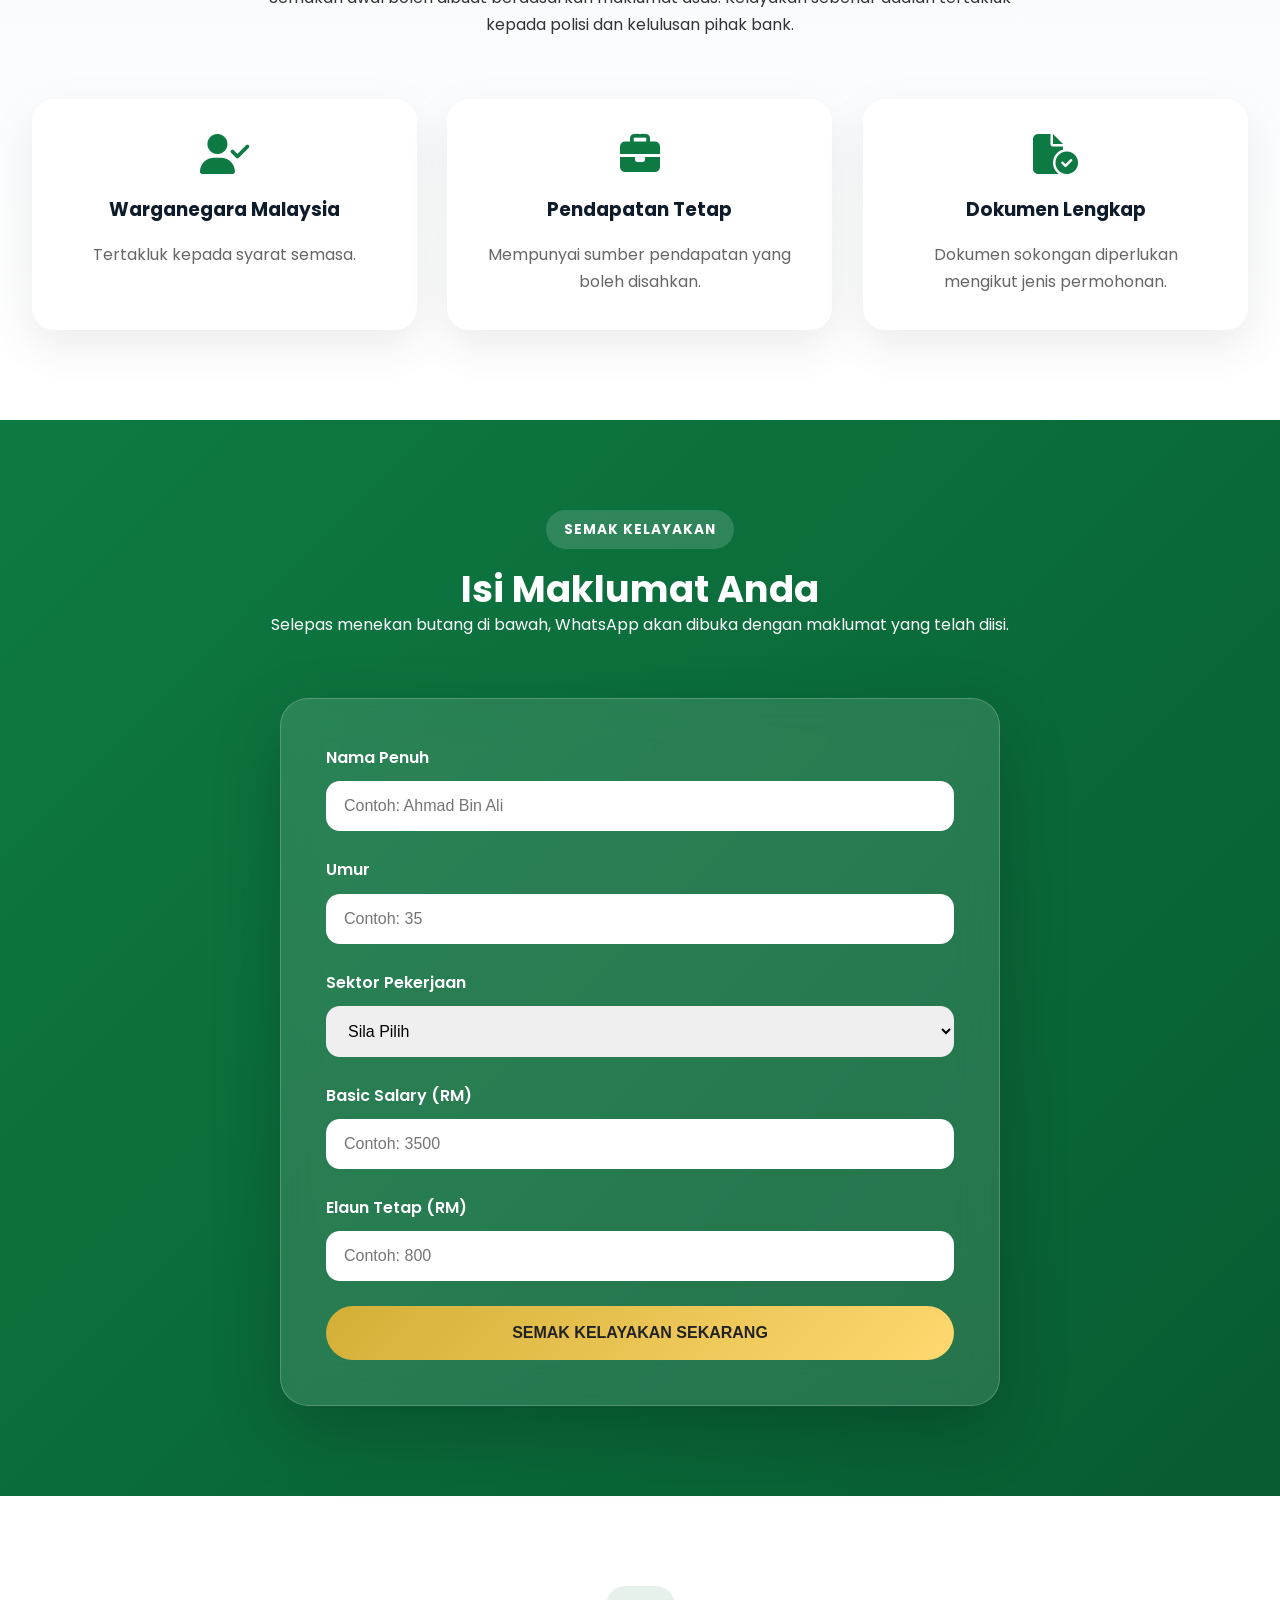
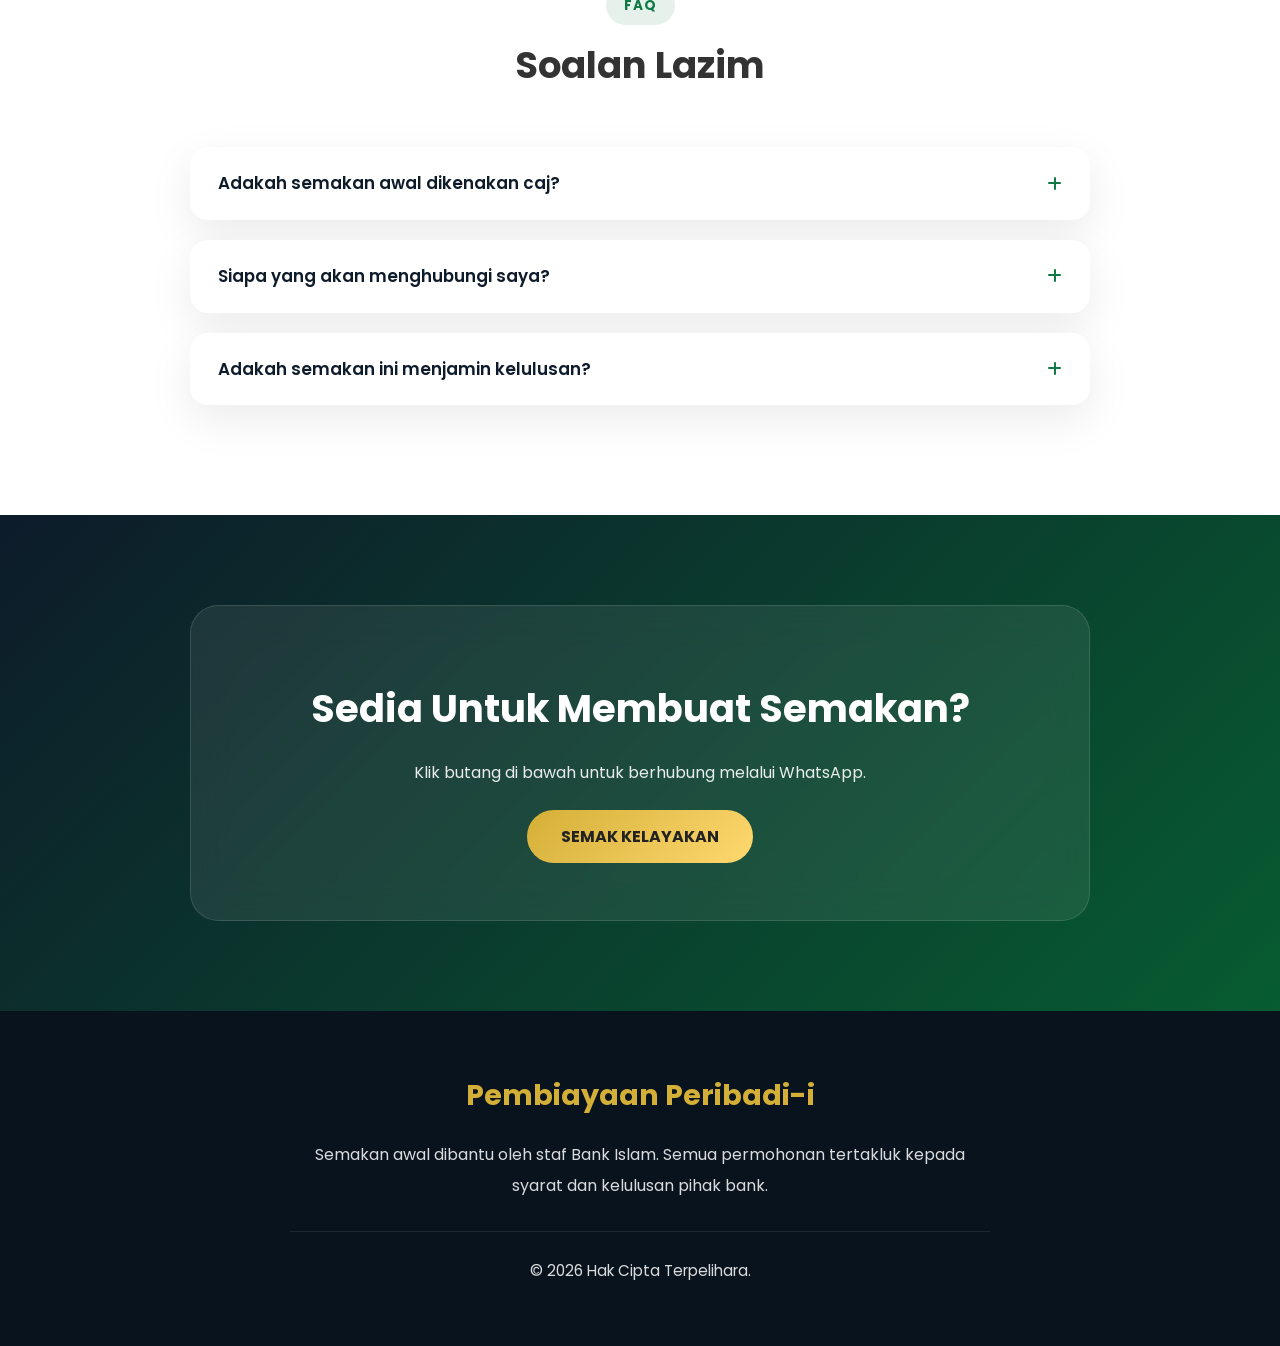
==== commit 939bab9c: "Update logo text from 'Bank Islam' to 'BIMB'" ====
--- a/index.html
+++ b/index.html
@@ -57,7 +57,7 @@
 
             <a href="#" class="logo">
     <i class="fa-solid fa-building-columns"></i>
-    <span>Bank Islam Personal Financing-i</span>
+    <span>BIMB Personal Financing-i</span>
 </a>
 
           <nav>
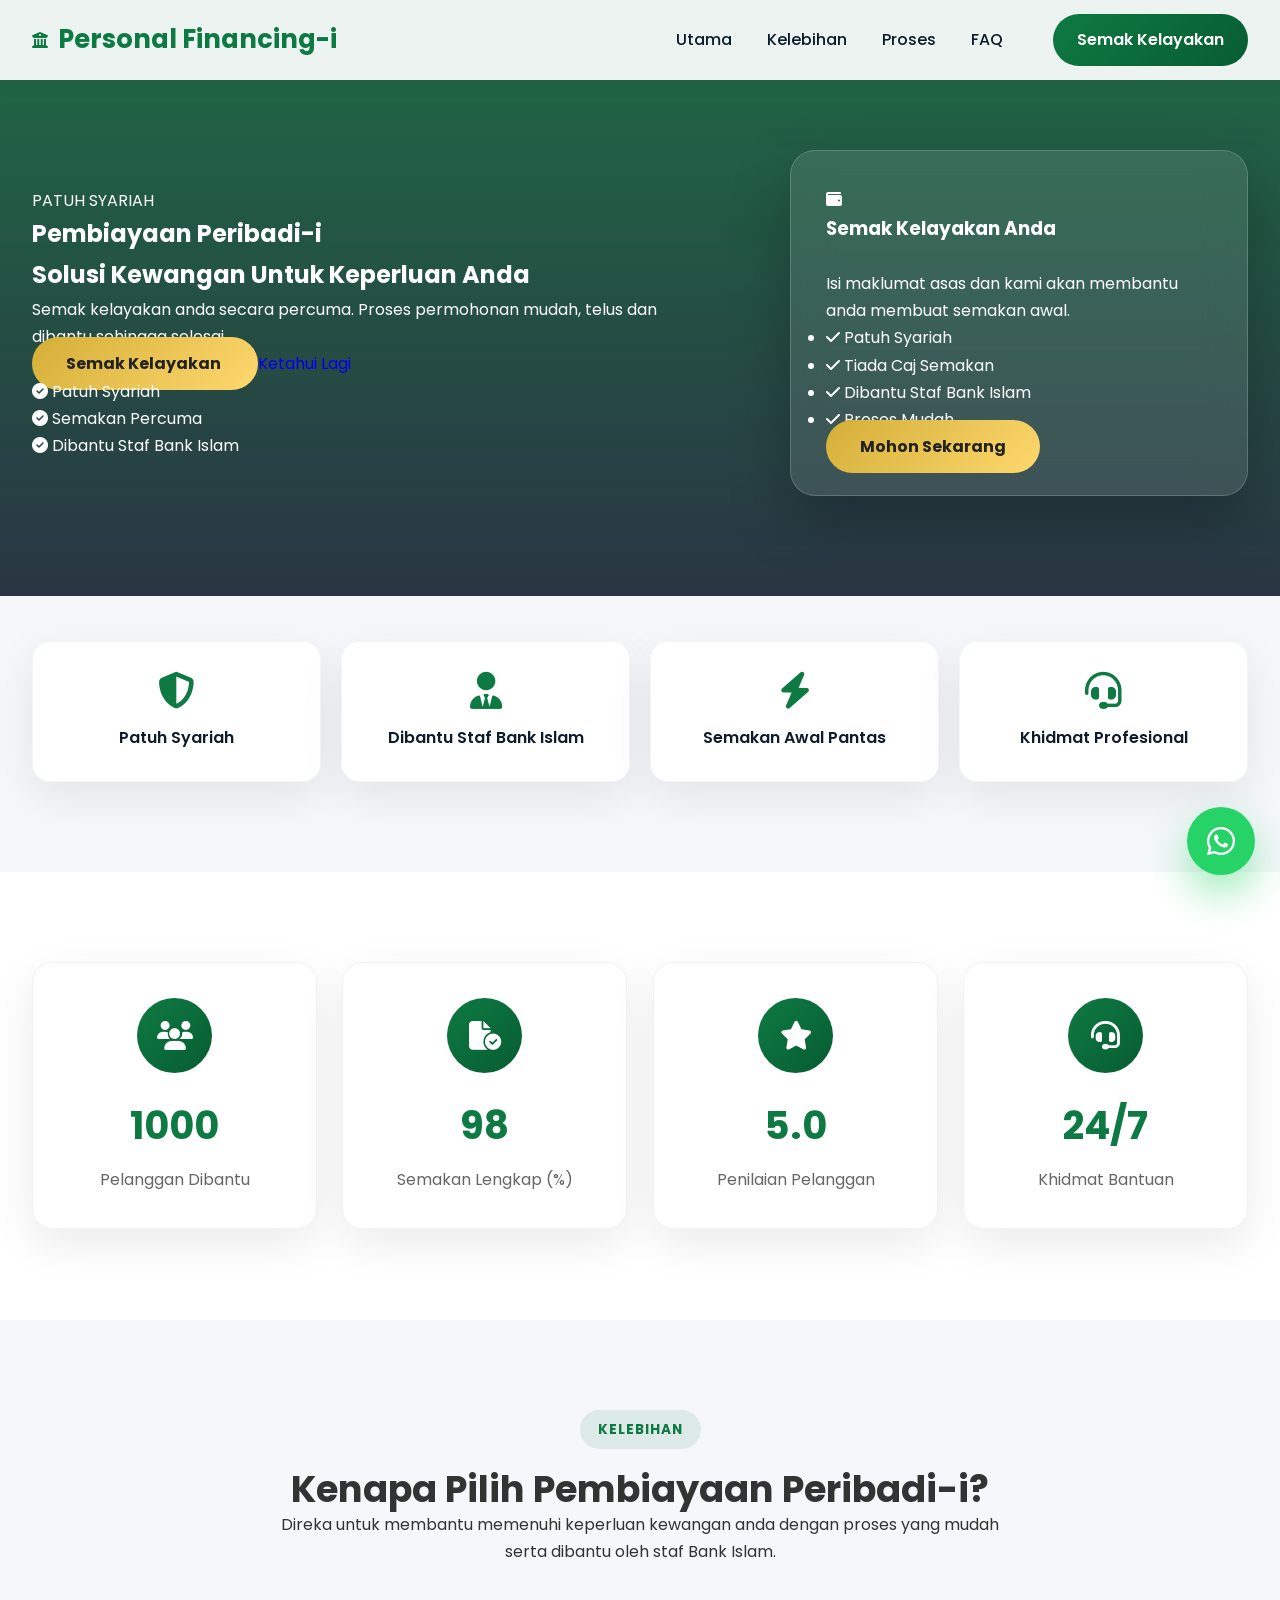
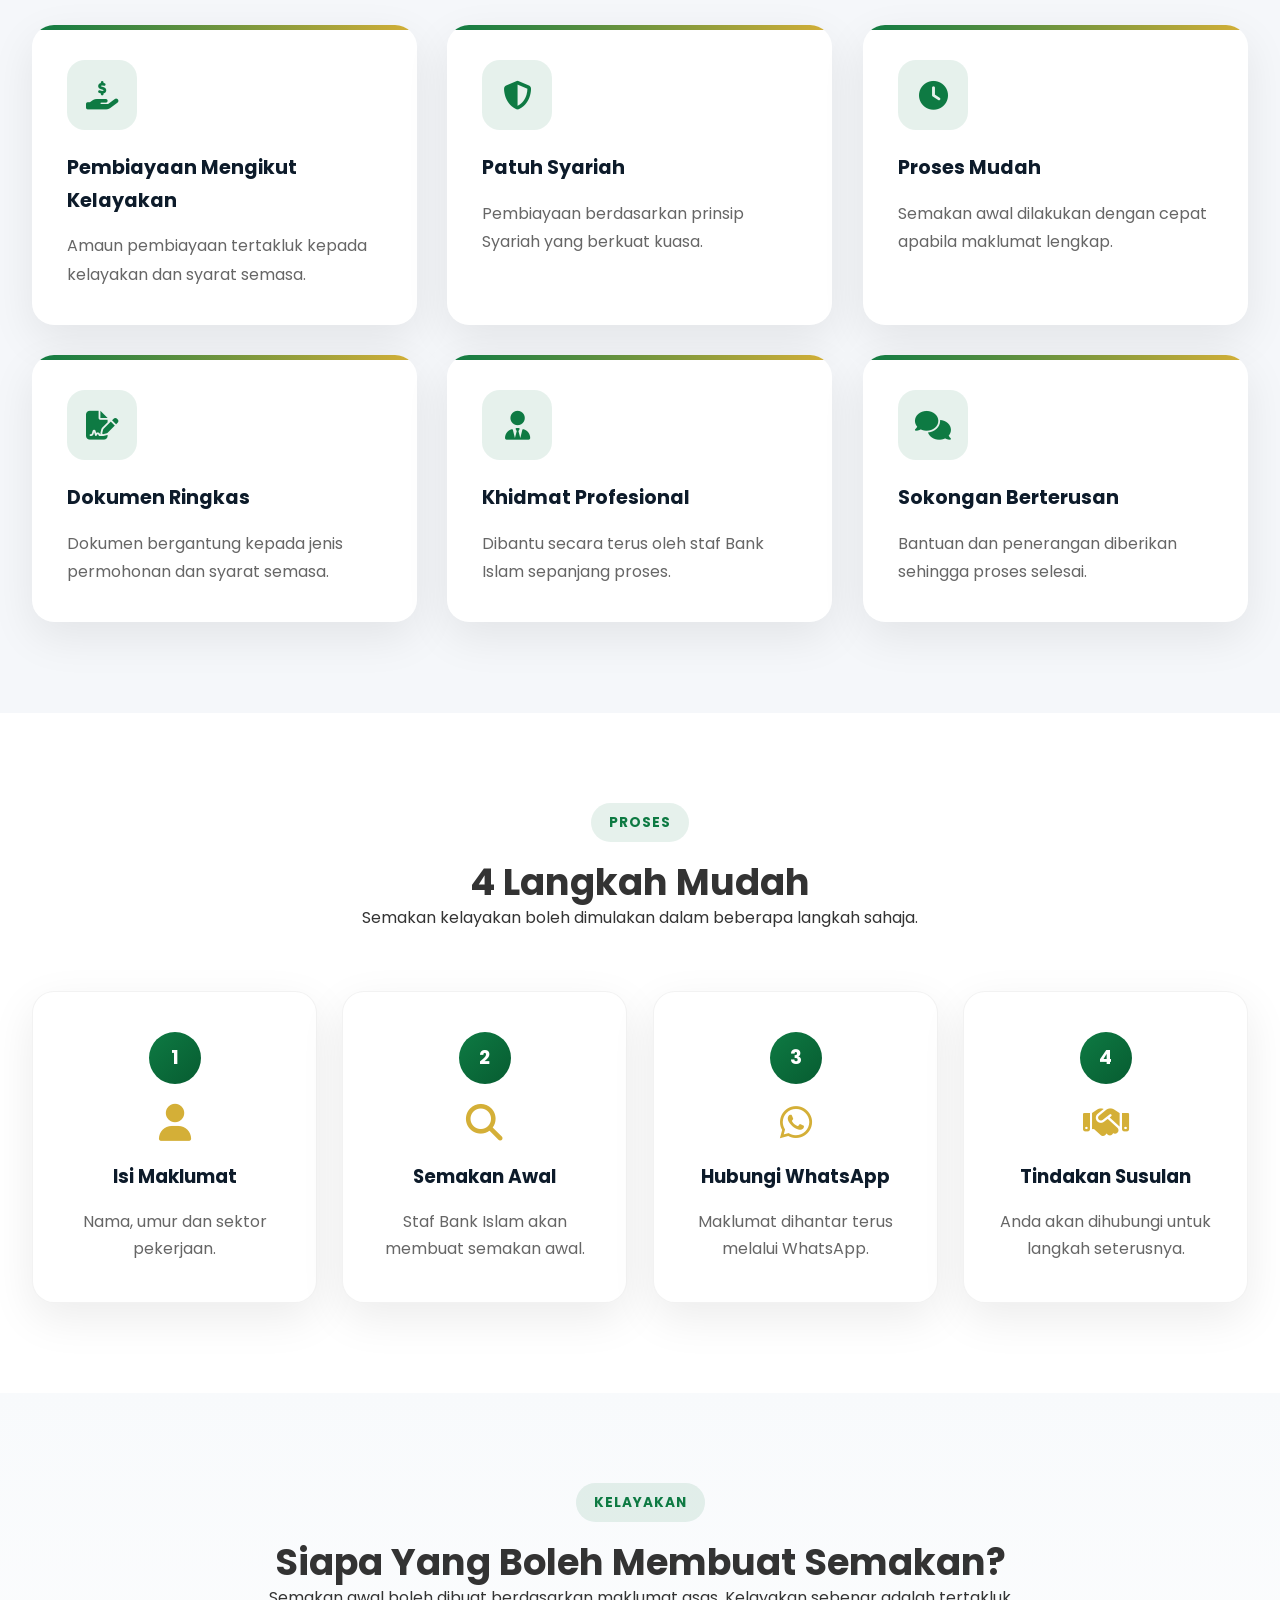
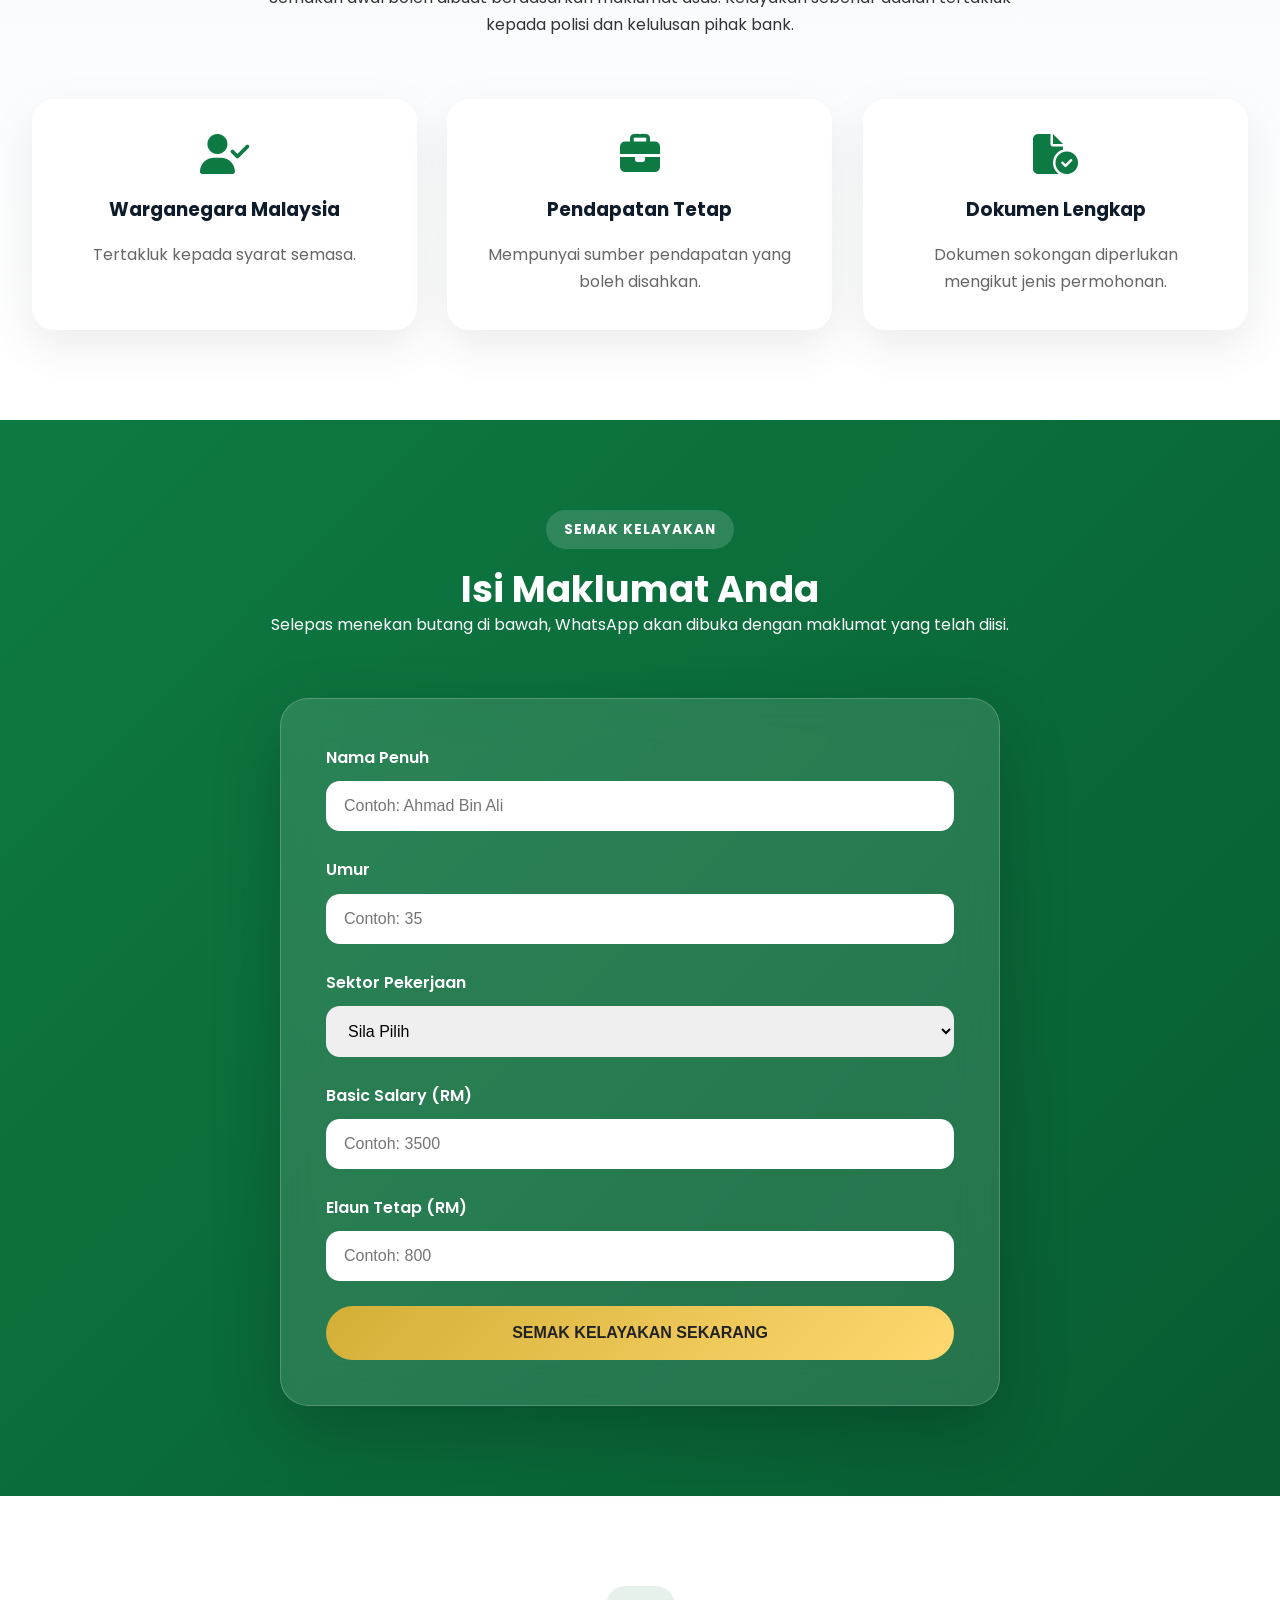
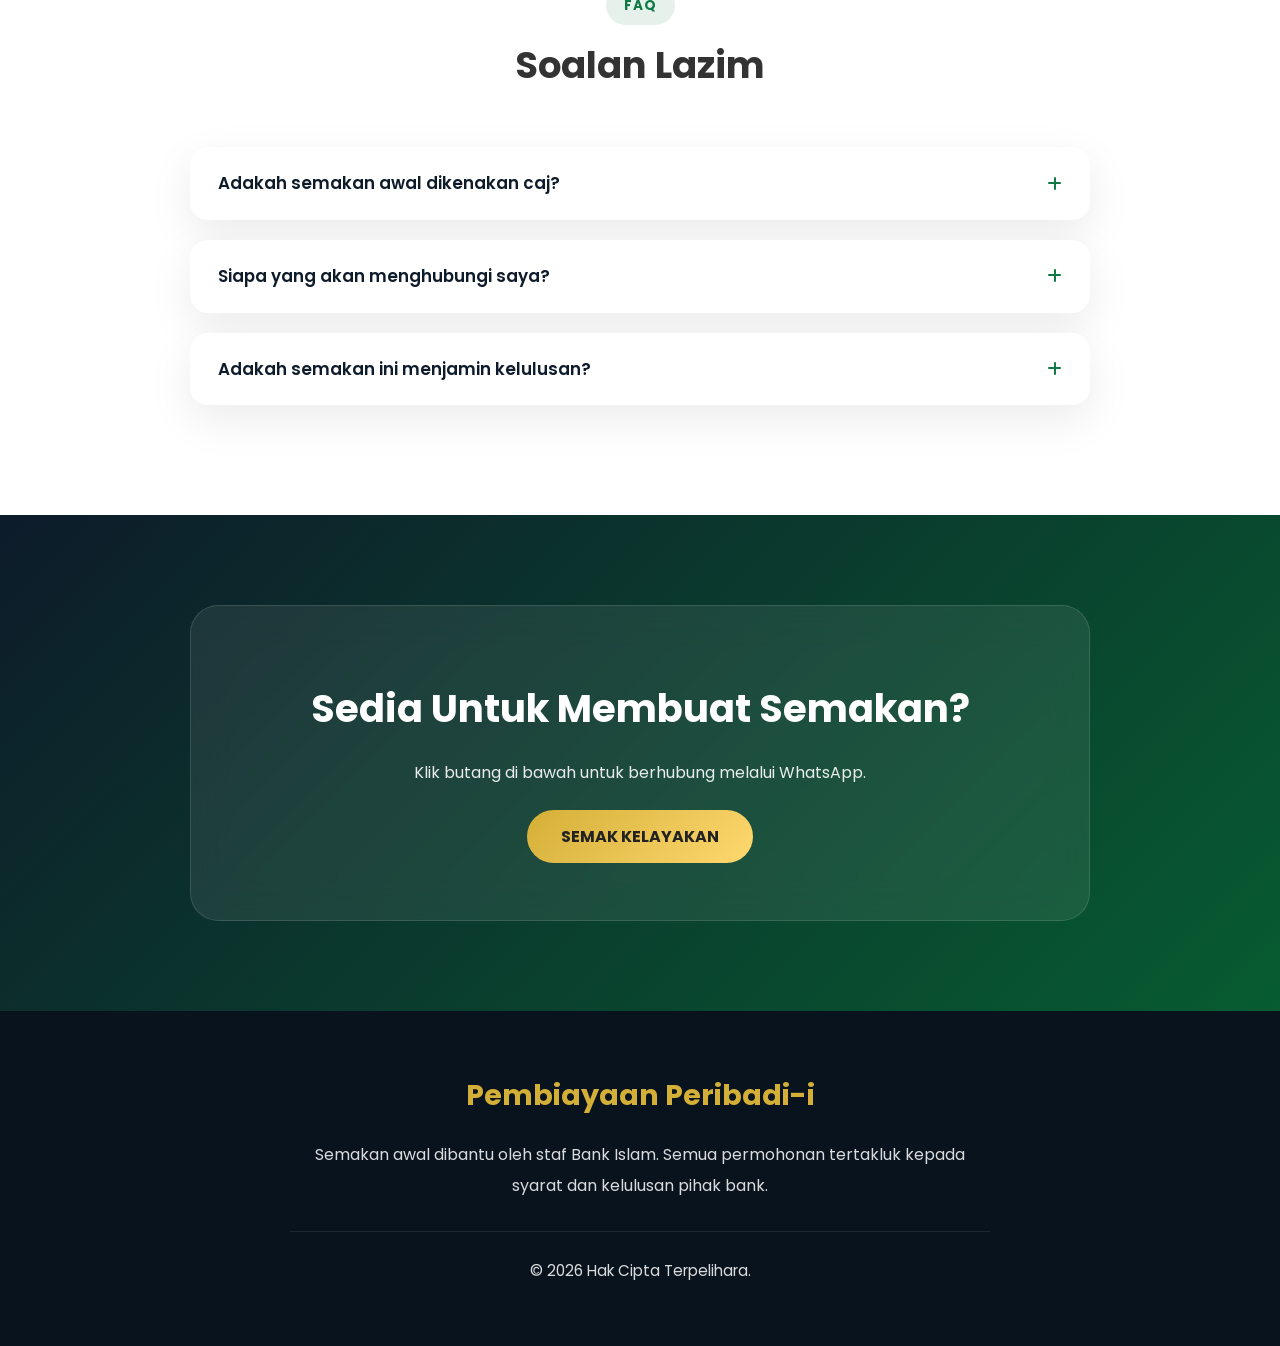
==== commit cd518118: "Update index.html" ====
--- a/index.html
+++ b/index.html
@@ -9,7 +9,7 @@
     <title>Pembiayaan Peribadi-i | Semak Kelayakan</title>
 
     <meta name="description"
-        content="Semak kelayakan Pembiayaan Peribadi-i bersama staf Bank Islam. Proses mudah, patuh Syariah dan semakan awal secara percuma.">
+        content="Semak kelayakan Pembiayaan Peribadi-i. Proses mudah, patuh Syariah dan semakan awal secara percuma.">
 
     <meta name="theme-color" content="#00A651">
 
@@ -57,7 +57,7 @@
 
             <a href="#" class="logo">
     <i class="fa-solid fa-building-columns"></i>
-    <span>BIMB Personal Financing-i</span>
+    <span>Personal Financing-i</span>
 </a>
 
           <nav>
@@ -118,7 +118,7 @@
 
                 <p>
 
-                    Semak kelayakan anda secara percuma bersama staf Bank Islam.
+                    Semak kelayakan anda secara percuma.
                     Proses permohonan mudah, telus dan dibantu sehingga selesai.
 
                 </p>
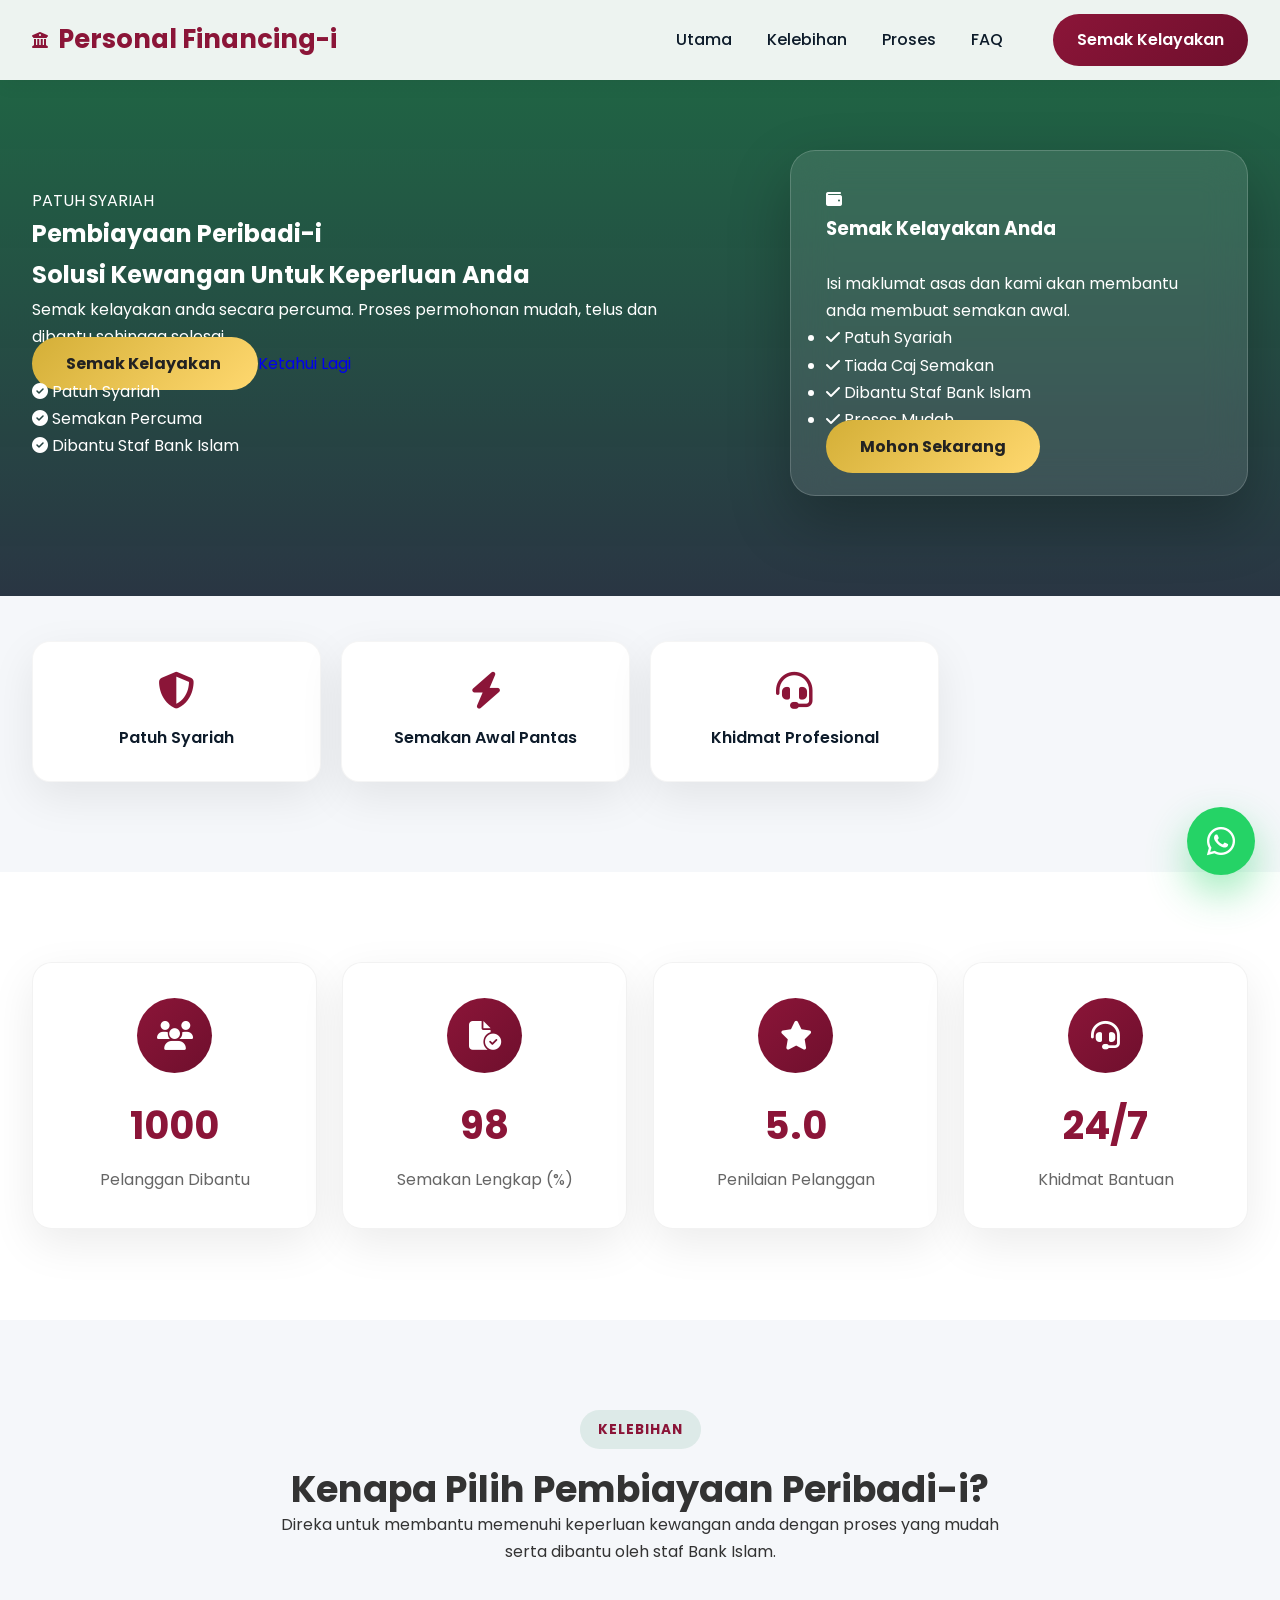
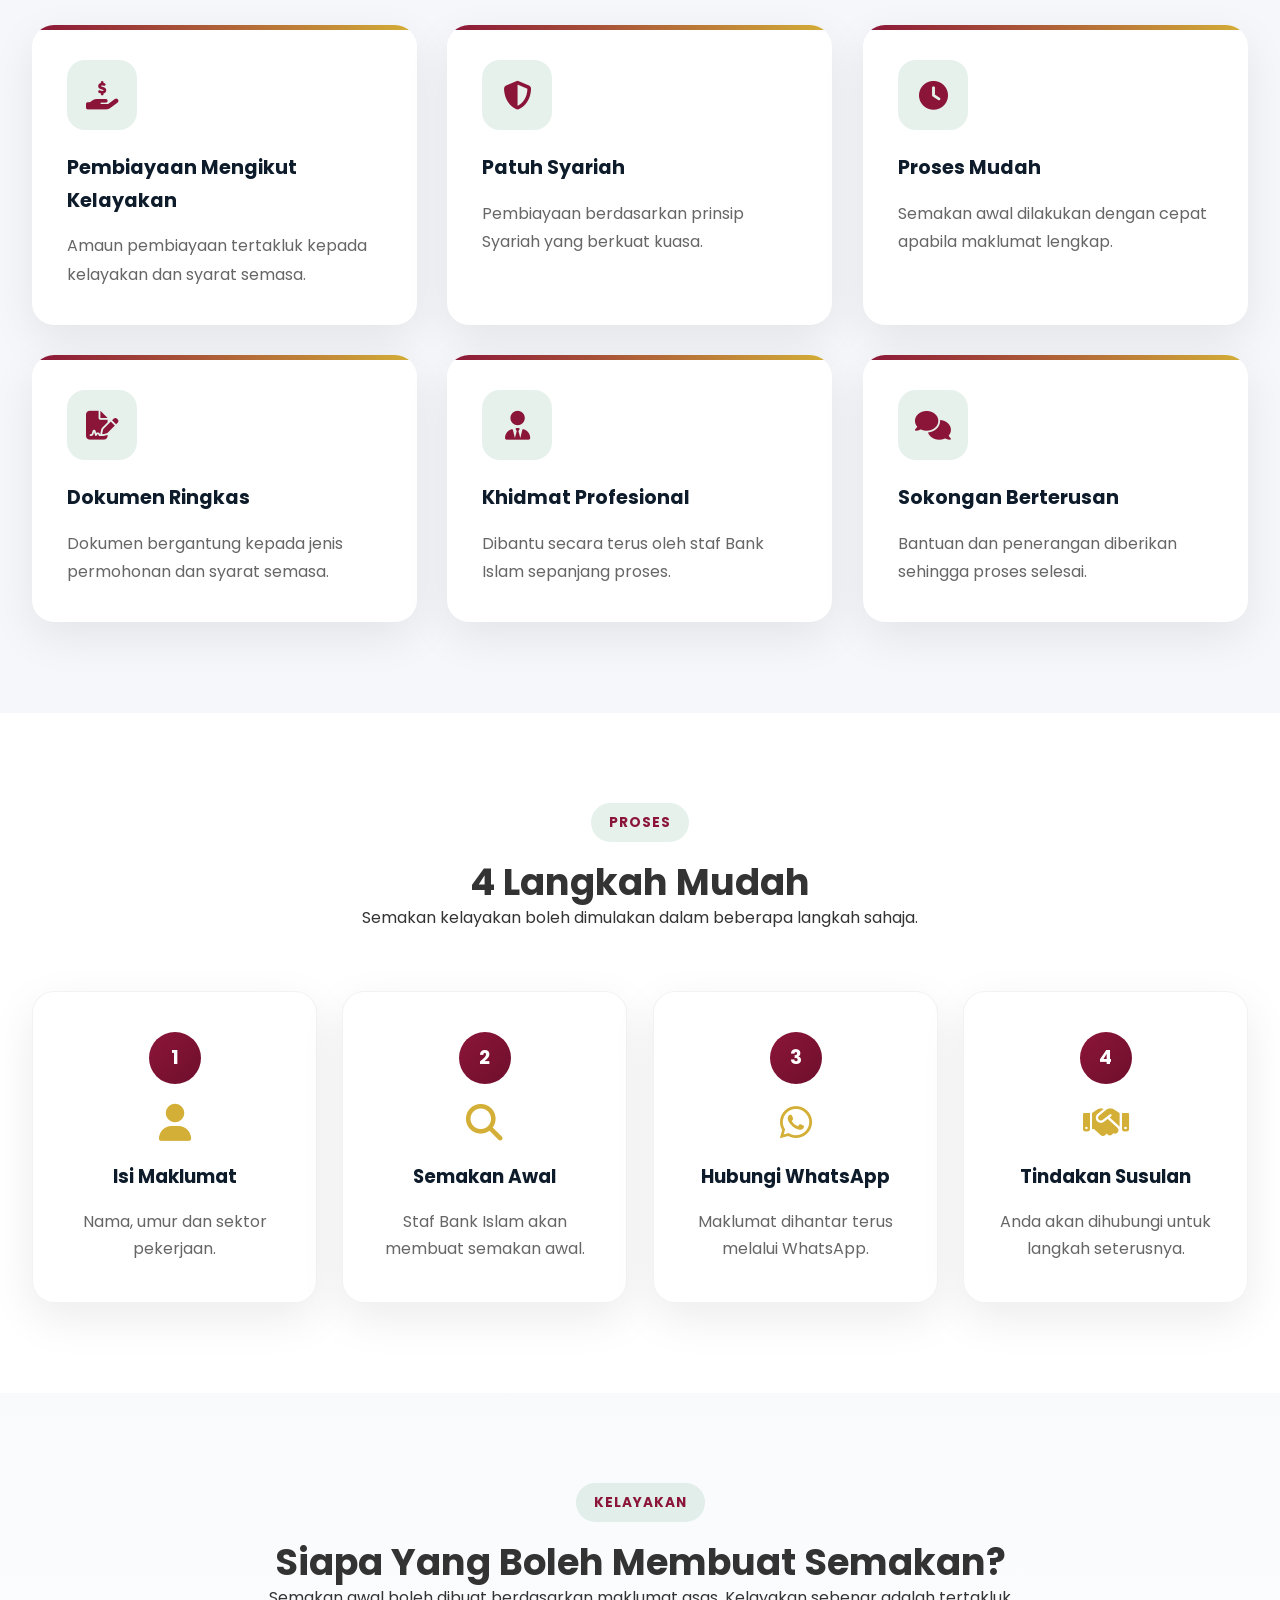
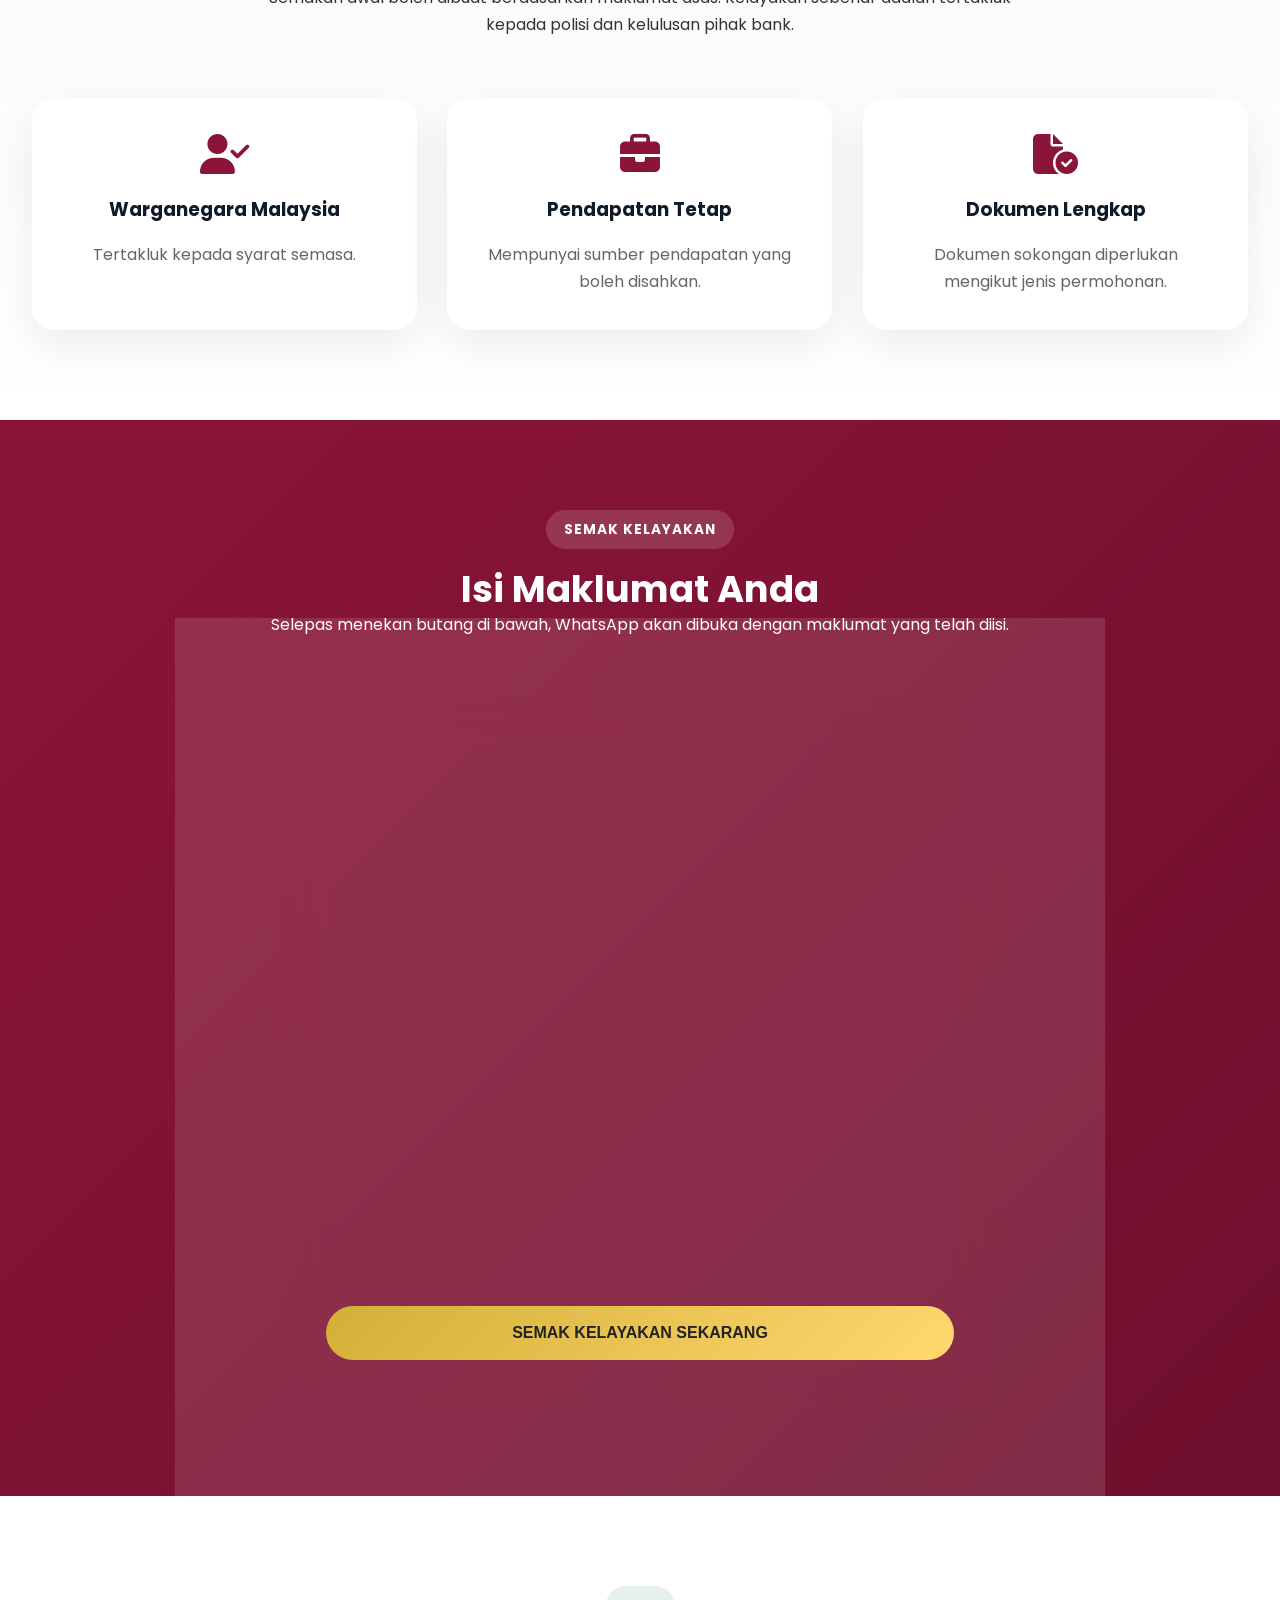
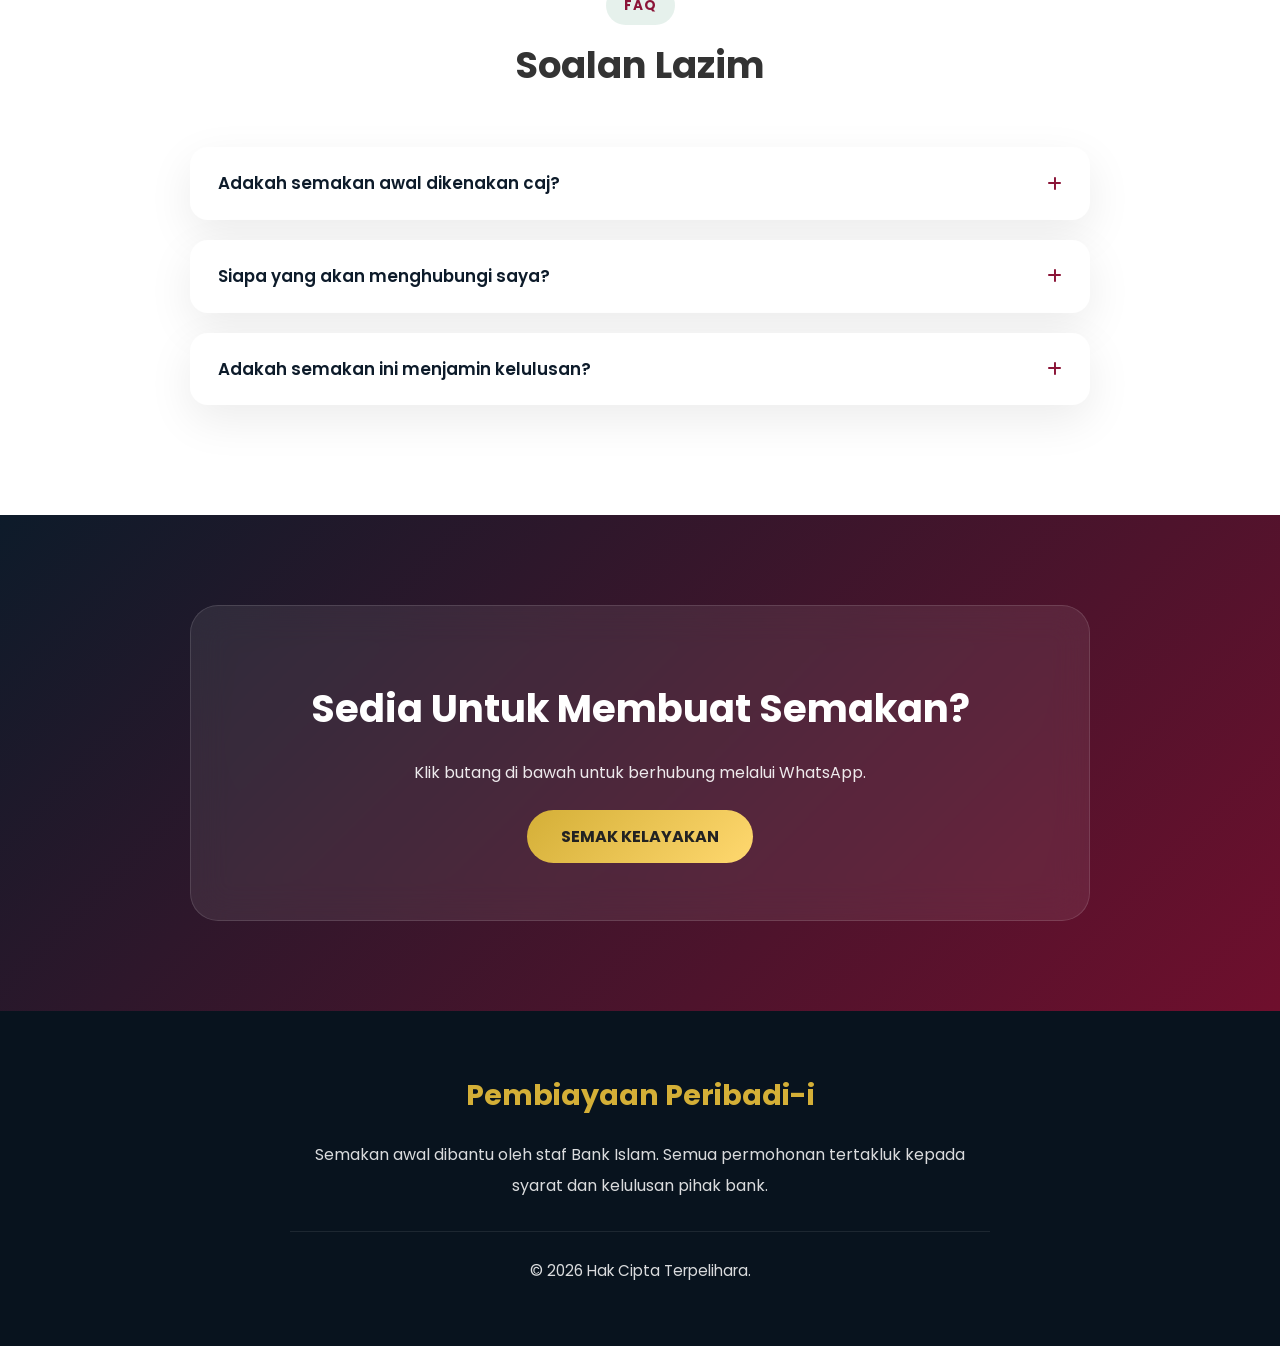
==== commit 635ef62b: "Update index.html" ====
--- a/index.html
+++ b/index.html
@@ -266,14 +266,6 @@
                 <i class="fa-solid fa-shield-halved"></i>
 
                 <h4>Patuh Syariah</h4>
-
-            </div>
-
-            <div class="trust-item">
-
-                <i class="fa-solid fa-user-tie"></i>
-
-                <h4>Dibantu Staf Bank Islam</h4>
 
             </div>
 
--- a/style.css
+++ b/style.css
@@ -5,8 +5,8 @@
 
 :root{
 
-    --primary:#0E7A43;
-    --primary-dark:#075C31;
+    --primary:#8B1538;
+    --primary-dark:#6F0F2D;
     --gold:#D4AF37;
     --navy:#0D1B2A;
     --white:#ffffff;
@@ -151,18 +151,18 @@
     align-items:center;
     gap:10px;
     flex:1;
-    color:#0E7A43;
+    color:#8B1538;
 }
 
 .logo i{
-    color:#0E7A43;
+    color:#8B1538;
 }
 
 .logo span{
     font-size:1.6rem;
     font-weight:700;
     white-space:nowrap;
-    color:#0E7A43;
+    color:#8B1538;
 }
 .nav-links{
     display:flex;
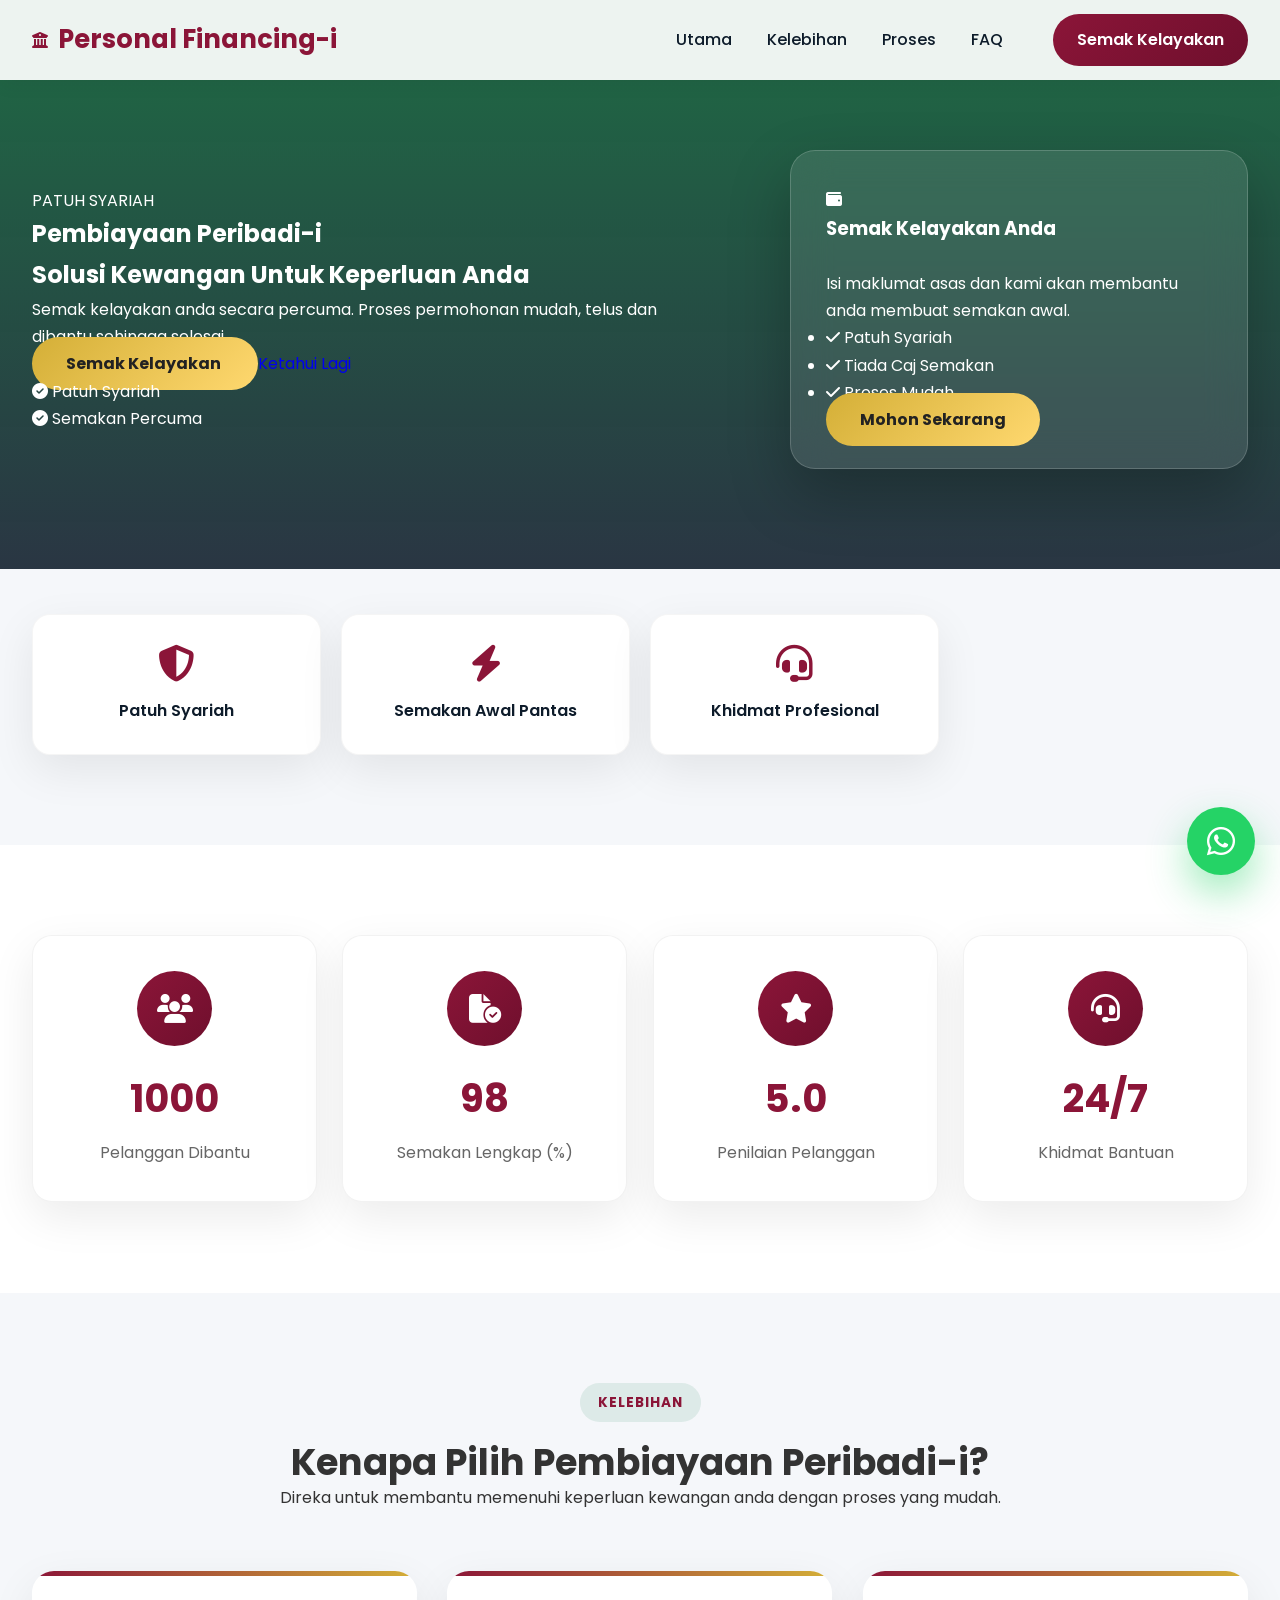
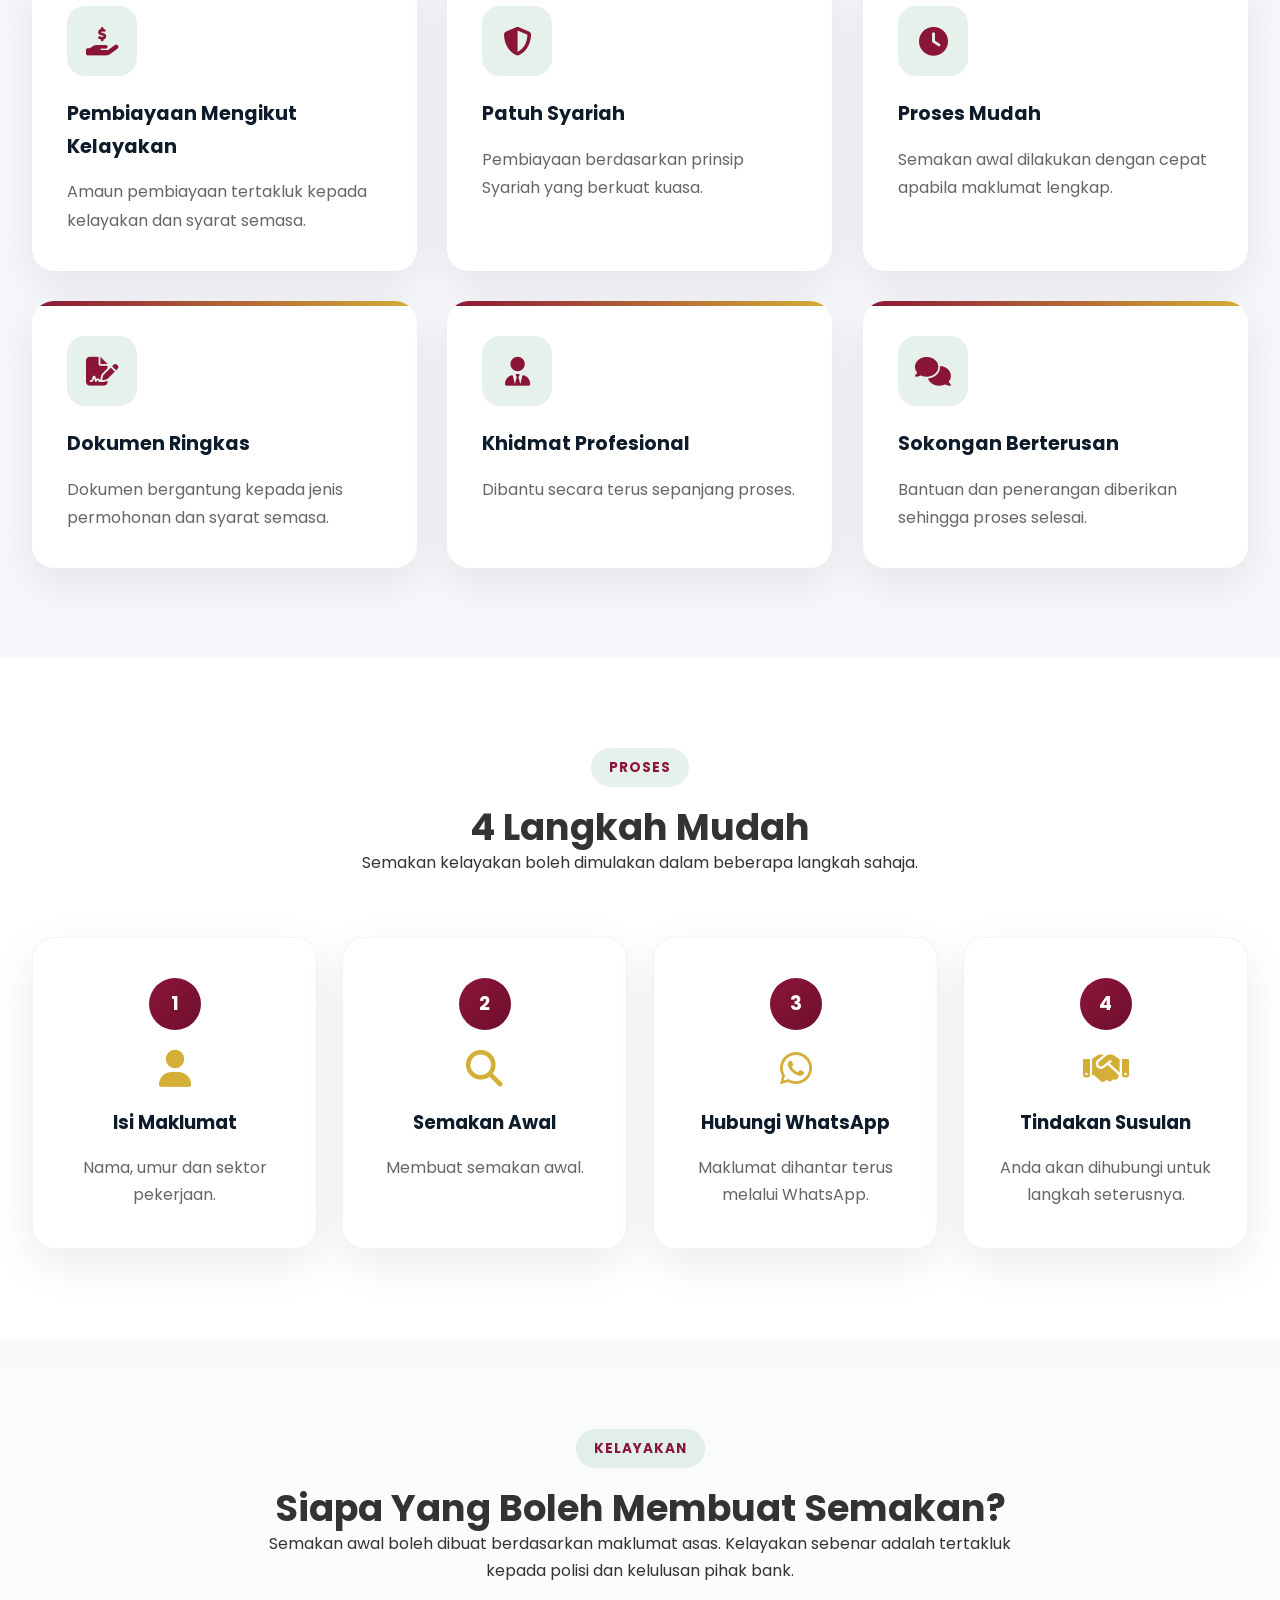
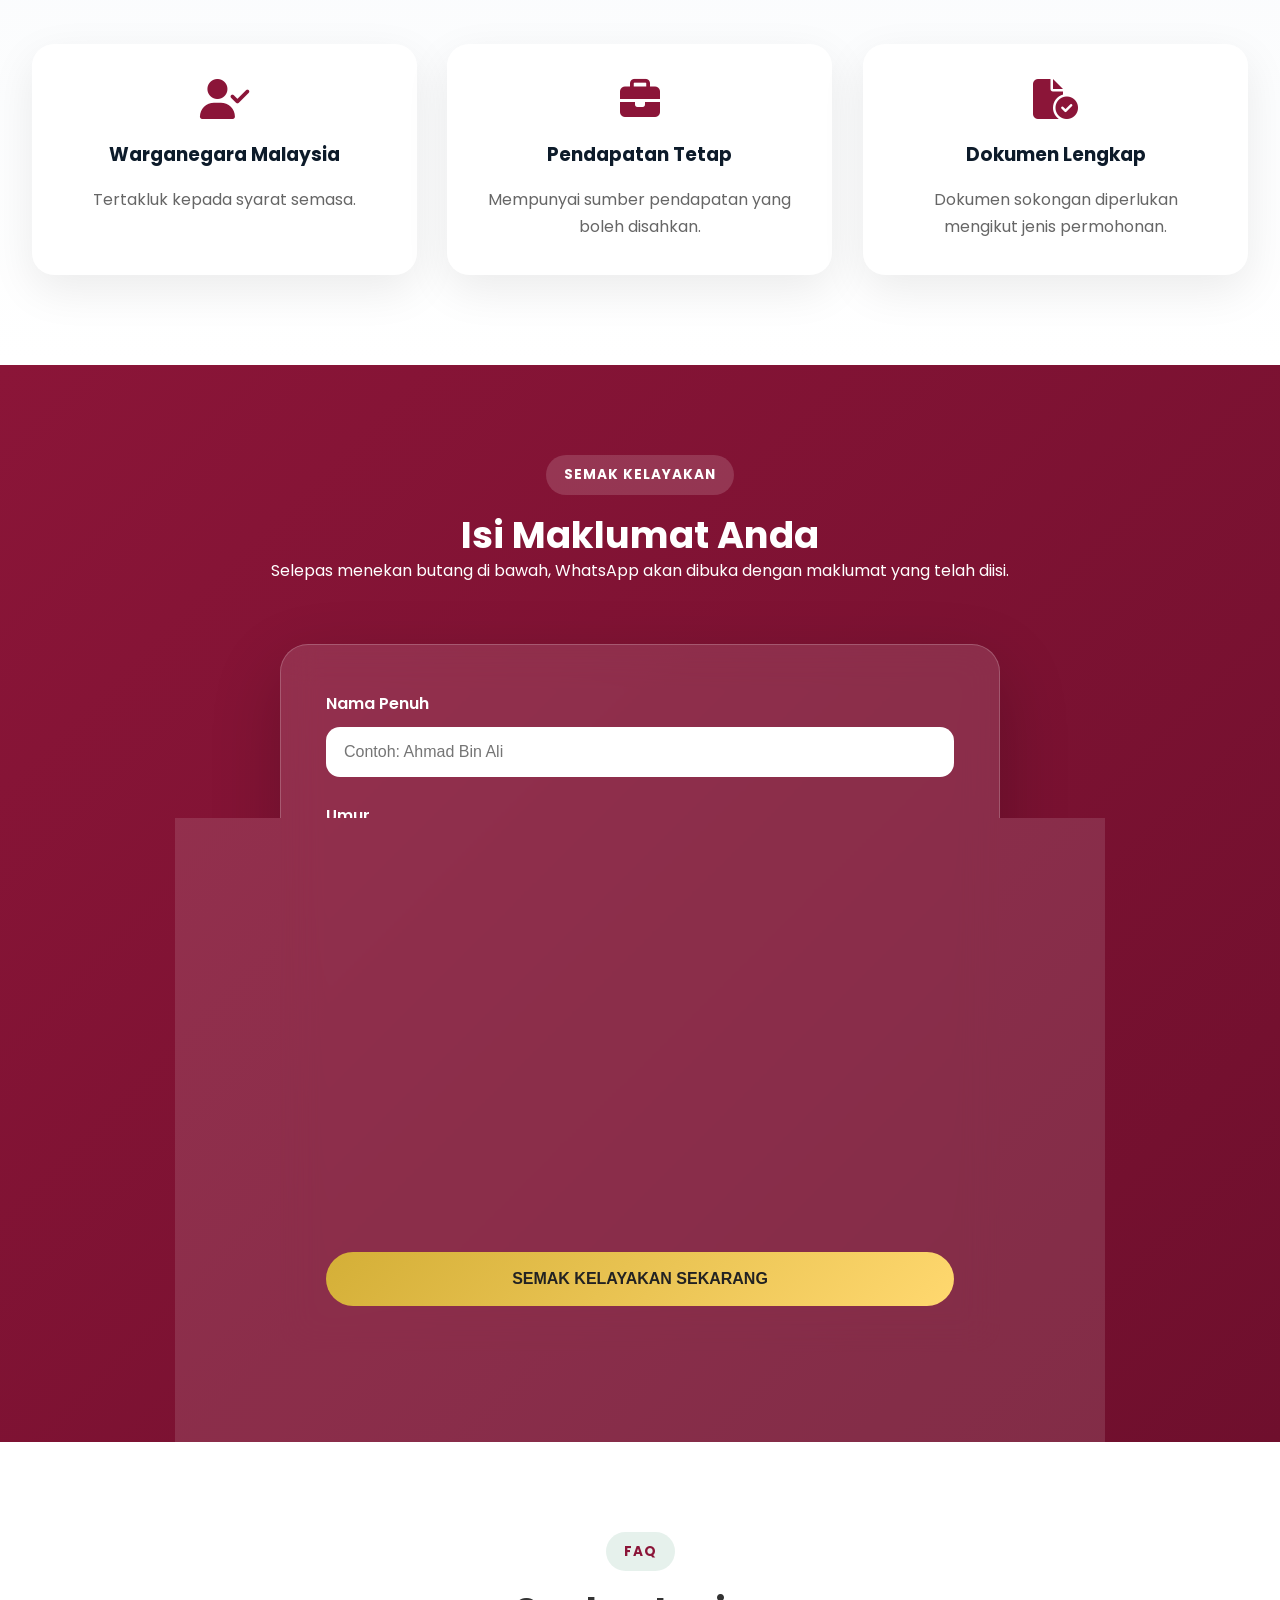
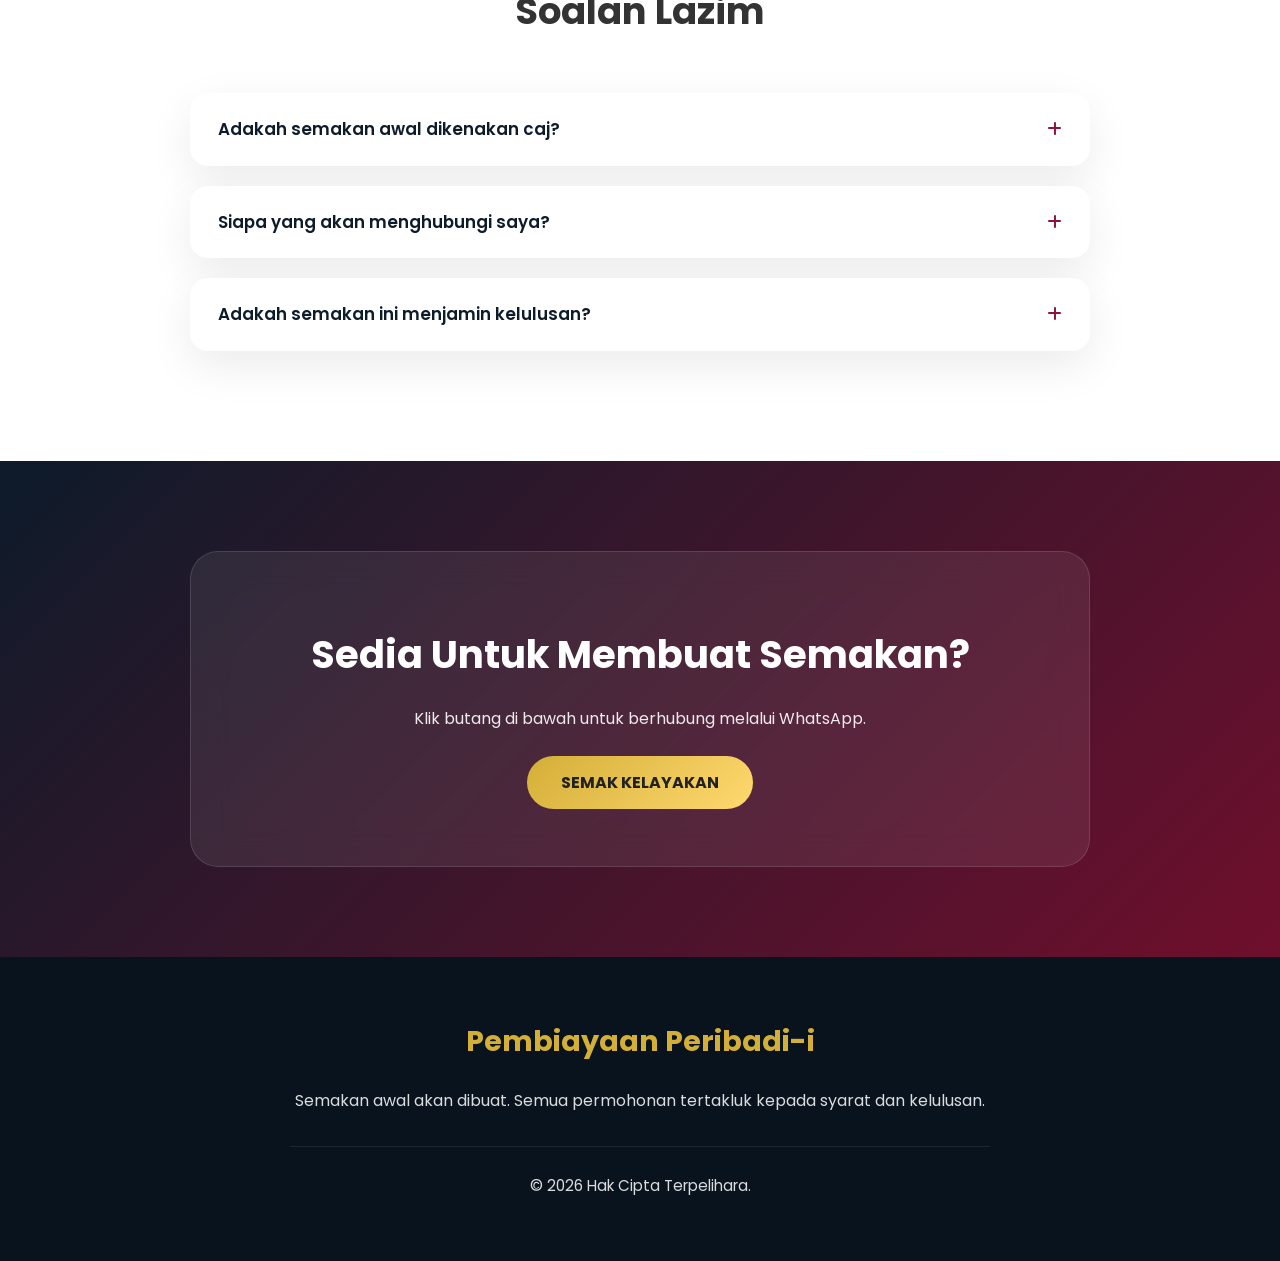
==== commit ae531463: "Update index.html" ====
--- a/index.html
+++ b/index.html
@@ -161,30 +161,22 @@
 
                     </div>
 
-                    <div>
-
-                        <i class="fa-solid fa-circle-check"></i>
-
-                        Dibantu Staf Bank Islam
+                </div>
+
+            </div>
+
+            <!-- RIGHT -->
+
+            <div class="hero-card">
+
+                <div class="glass-card">
+
+                    <div class="card-icon">
+
+                        <i class="fa-solid fa-wallet"></i>
 
                     </div>
 
-                </div>
-
-            </div>
-
-            <!-- RIGHT -->
-
-            <div class="hero-card">
-
-                <div class="glass-card">
-
-                    <div class="card-icon">
-
-                        <i class="fa-solid fa-wallet"></i>
-
-                    </div>
-
                     <h3>
 
                         Semak Kelayakan Anda
@@ -212,14 +204,6 @@
                             <i class="fa-solid fa-check"></i>
 
                             Tiada Caj Semakan
-
-                        </li>
-
-                        <li>
-
-                            <i class="fa-solid fa-check"></i>
-
-                            Dibantu Staf Bank Islam
 
                         </li>
 
@@ -380,7 +364,7 @@
             <p>
 
                 Direka untuk membantu memenuhi keperluan kewangan anda dengan
-                proses yang mudah serta dibantu oleh staf Bank Islam.
+                proses yang mudah.
 
             </p>
 
@@ -443,7 +427,7 @@
                 <h3>Khidmat Profesional</h3>
 
                 <p>
-                    Dibantu secara terus oleh staf Bank Islam sepanjang proses.
+                    Dibantu secara terus sepanjang proses.
                 </p>
 
             </div>
@@ -524,7 +508,7 @@
 
                 <p>
 
-                    Staf Bank Islam akan membuat semakan awal.
+                    Membuat semakan awal.
 
                 </p>
 
@@ -791,8 +775,7 @@
                 <div class="faq-answer">
 
                     <p>
-                        Anda akan dihubungi oleh staf Bank Islam untuk tindakan
-                        selanjutnya.
+                        Anda akan dihubungi dengan segera.
                     </p>
 
                 </div>
@@ -869,8 +852,8 @@
             <h3>Pembiayaan Peribadi-i</h3>
 
             <p>
-                Semakan awal dibantu oleh staf Bank Islam. Semua permohonan
-                tertakluk kepada syarat dan kelulusan pihak bank.
+                Semakan awal akan dibuat. Semua permohonan
+                tertakluk kepada syarat dan kelulusan.
             </p>
 
             <p class="copyright">
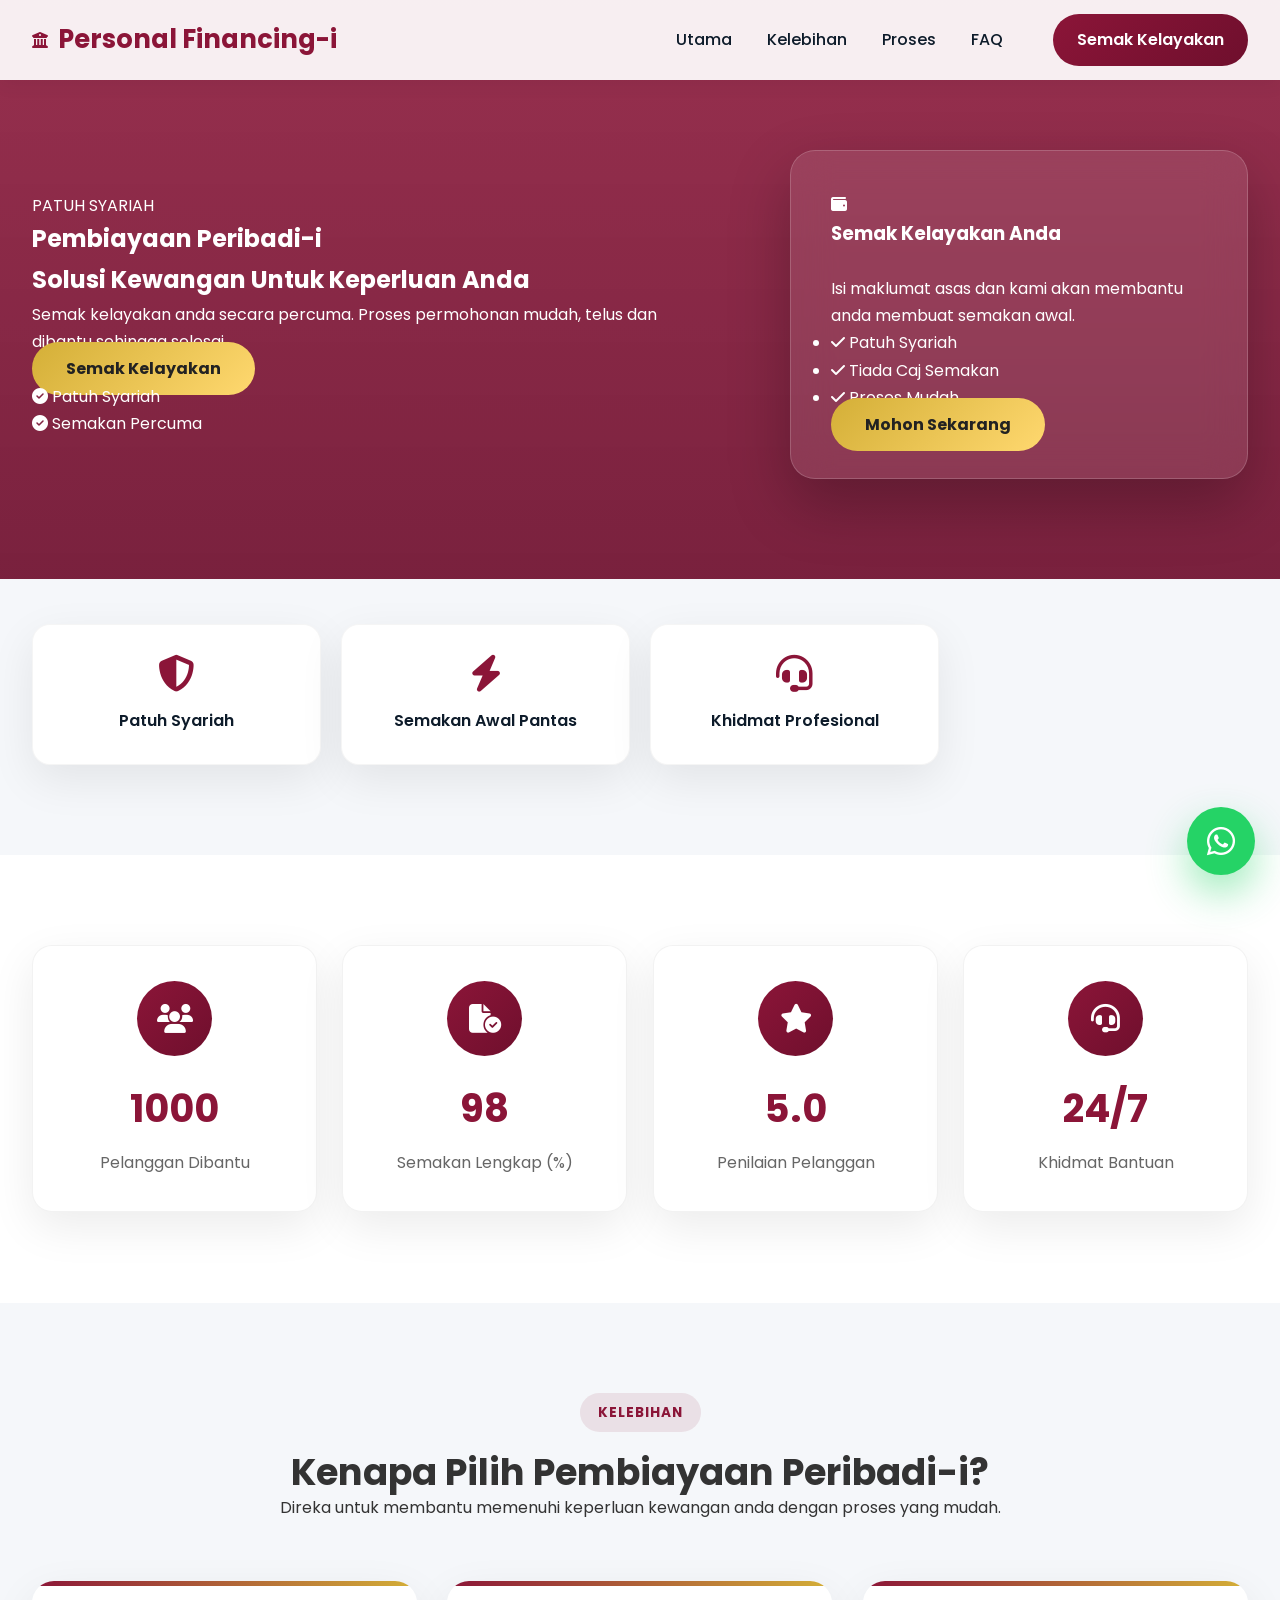
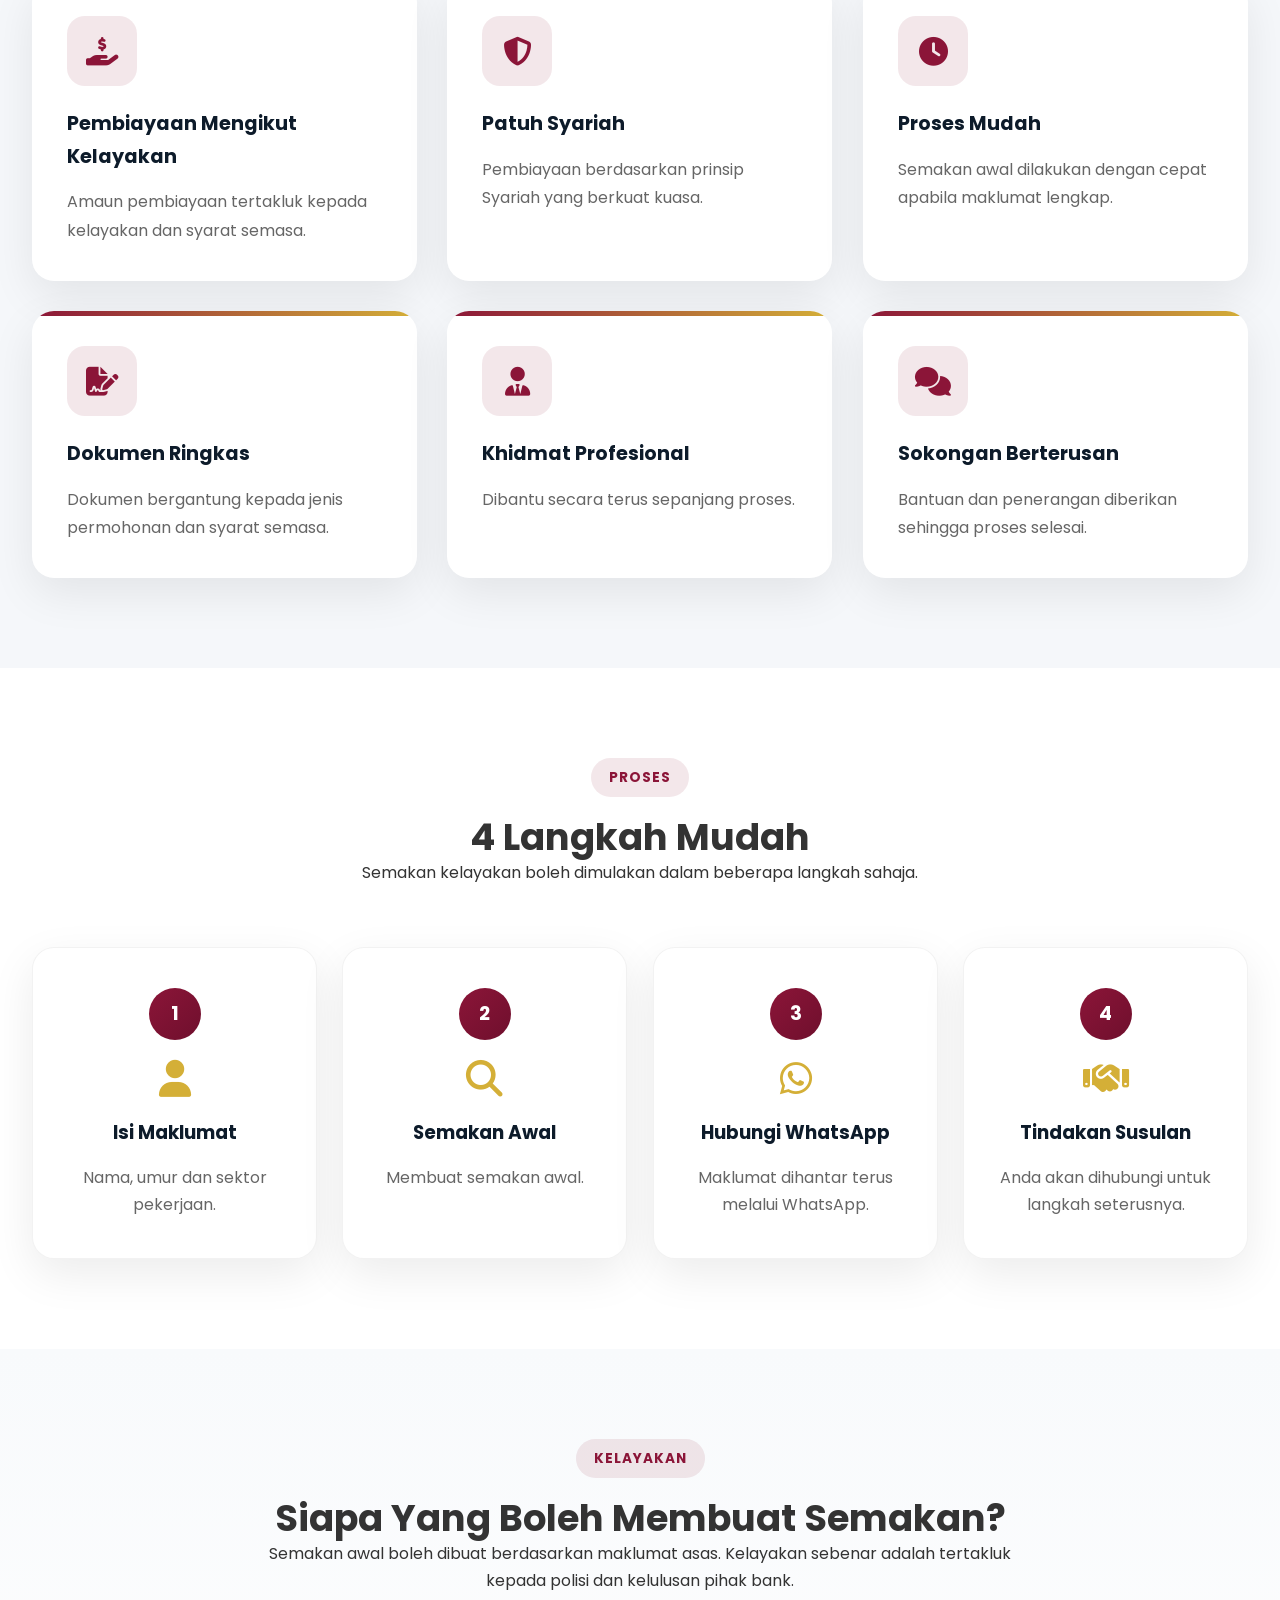
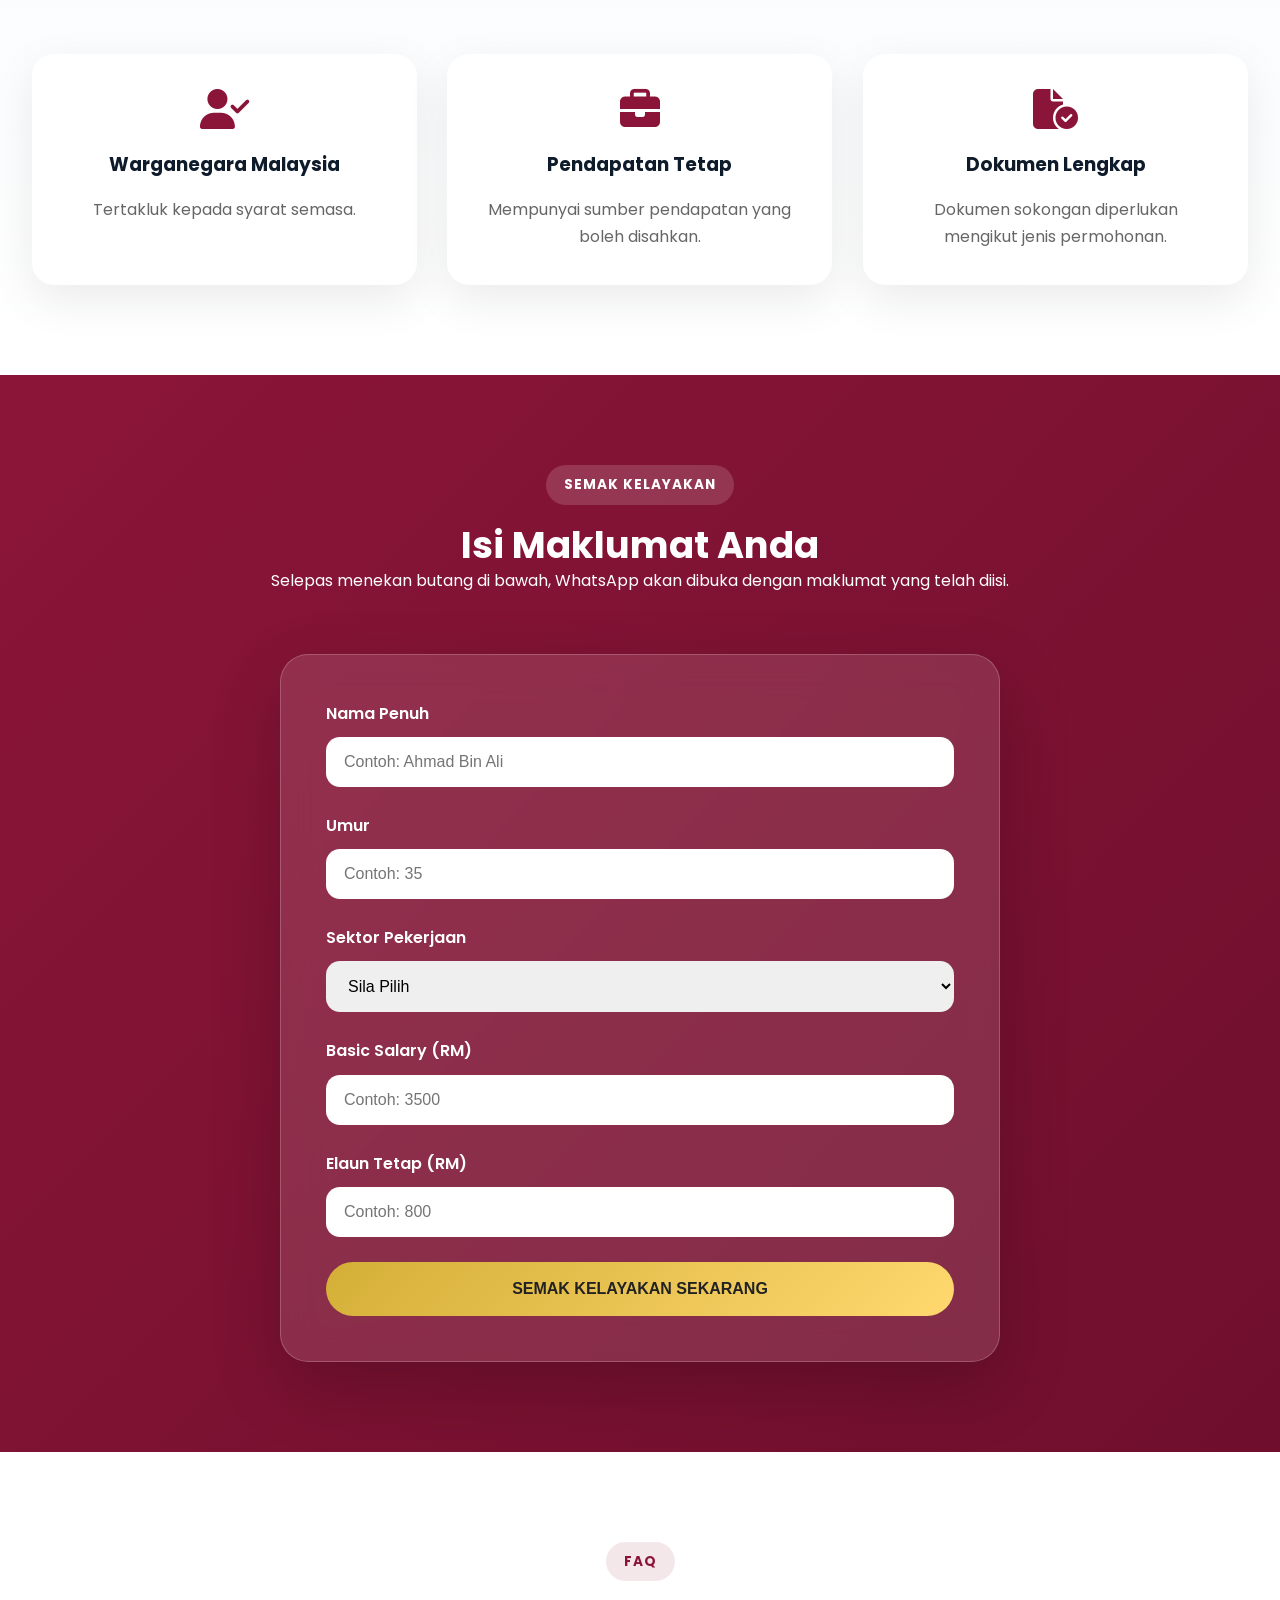
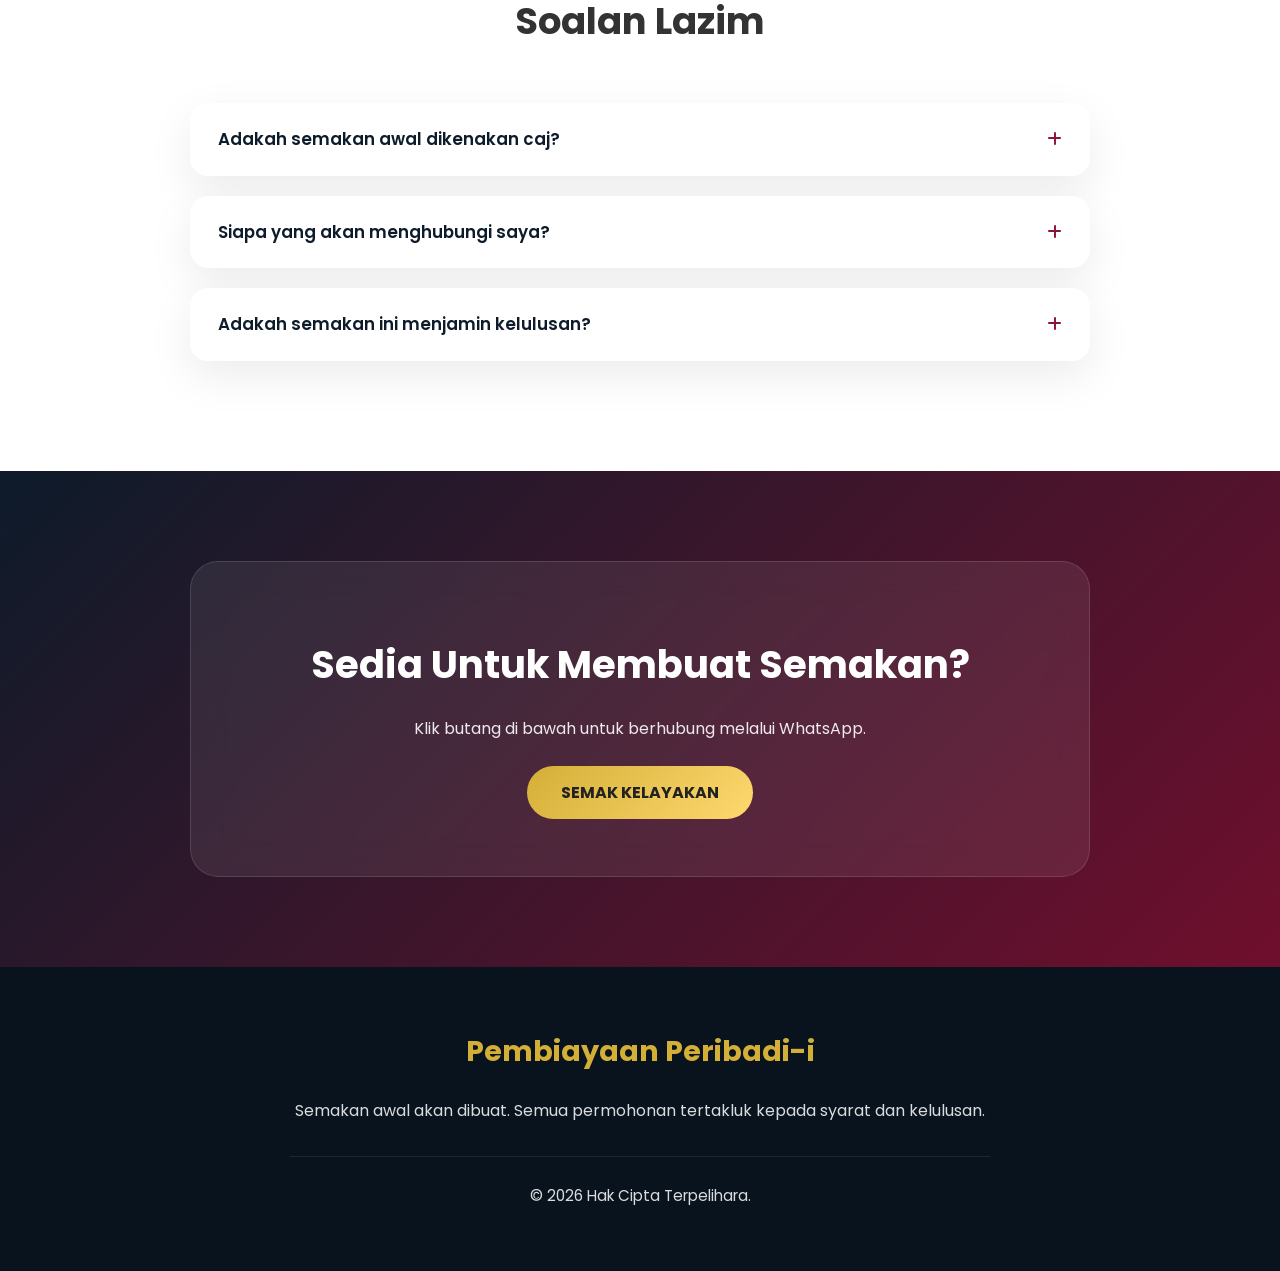
==== commit 2fe0f196: "Update index.html" ====
--- a/index.html
+++ b/index.html
@@ -133,14 +133,6 @@
 
                     </a>
 
-                    <a href="#benefits"
-
-                        class="btn-outline">
-
-                        Ketahui Lagi
-
-                    </a>
-
                 </div>
 
                 <div class="hero-feature">
@@ -217,13 +209,12 @@
 
                     </ul>
 
-                    <a href="#apply"
-
-                        class="btn-primary btn-full">
-
-                        Mohon Sekarang
-
-                    </a>
+                   <a href="#apply"
+    class="btn-primary btn-full">
+
+    Mohon Sekarang
+
+</a>
 
                 </div>
 
--- a/style.css
+++ b/style.css
@@ -207,7 +207,7 @@
 
     transform:translateY(-3px);
 
-    box-shadow:0 10px 30px rgba(14,122,67,.30);
+    box-shadow:0 10px 30px rgba(139,21,56,.30);
 
 }
 
@@ -222,7 +222,7 @@
 
     background:
 
-    linear-gradient(rgba(7,92,49,.90),rgba(13,27,42,.88)),
+    linear-gradient(rgba(139,21,56,.88),rgba(111,15,45,.92)),
 
     url("https://images.unsplash.com/photo-1554224155-6726b3ff858f?auto=format&fit=crop&w=1600&q=80");
 
@@ -314,19 +314,15 @@
 /* HERO CARD */
 
 .hero-card{
-
     background:rgba(255,255,255,.10);
-
     backdrop-filter:blur(20px);
-
     border:1px solid rgba(255,255,255,.18);
-
     border-radius:25px;
-
-    padding:35px;
-
+    padding:40px;
     box-shadow:0 25px 60px rgba(0,0,0,.25);
 
+    display:flex;
+    flex-direction:column;
 }
 
 .hero-card h3{
@@ -336,18 +332,15 @@
 }
 
 .hero-list{
-
     list-style:none;
-
+    margin:25px 0;
 }
 
 .hero-list li{
-
-    margin-bottom:18px;
+    margin-bottom:16px;
     display:flex;
     gap:12px;
-    align-items:flex-start;
-
+    align-items:center;
 }
 
 .hero-list i{
@@ -452,7 +445,7 @@
 
     border-radius:50px;
 
-    background:rgba(14,122,67,.10);
+    background:rgba(139,21,56,.10);
 
     color:var(--primary);
 
@@ -664,7 +657,7 @@
 
     border-radius:18px;
 
-    background:rgba(14,122,67,.10);
+    background:rgba(139,21,56,.10);
 
     color:var(--primary);
 
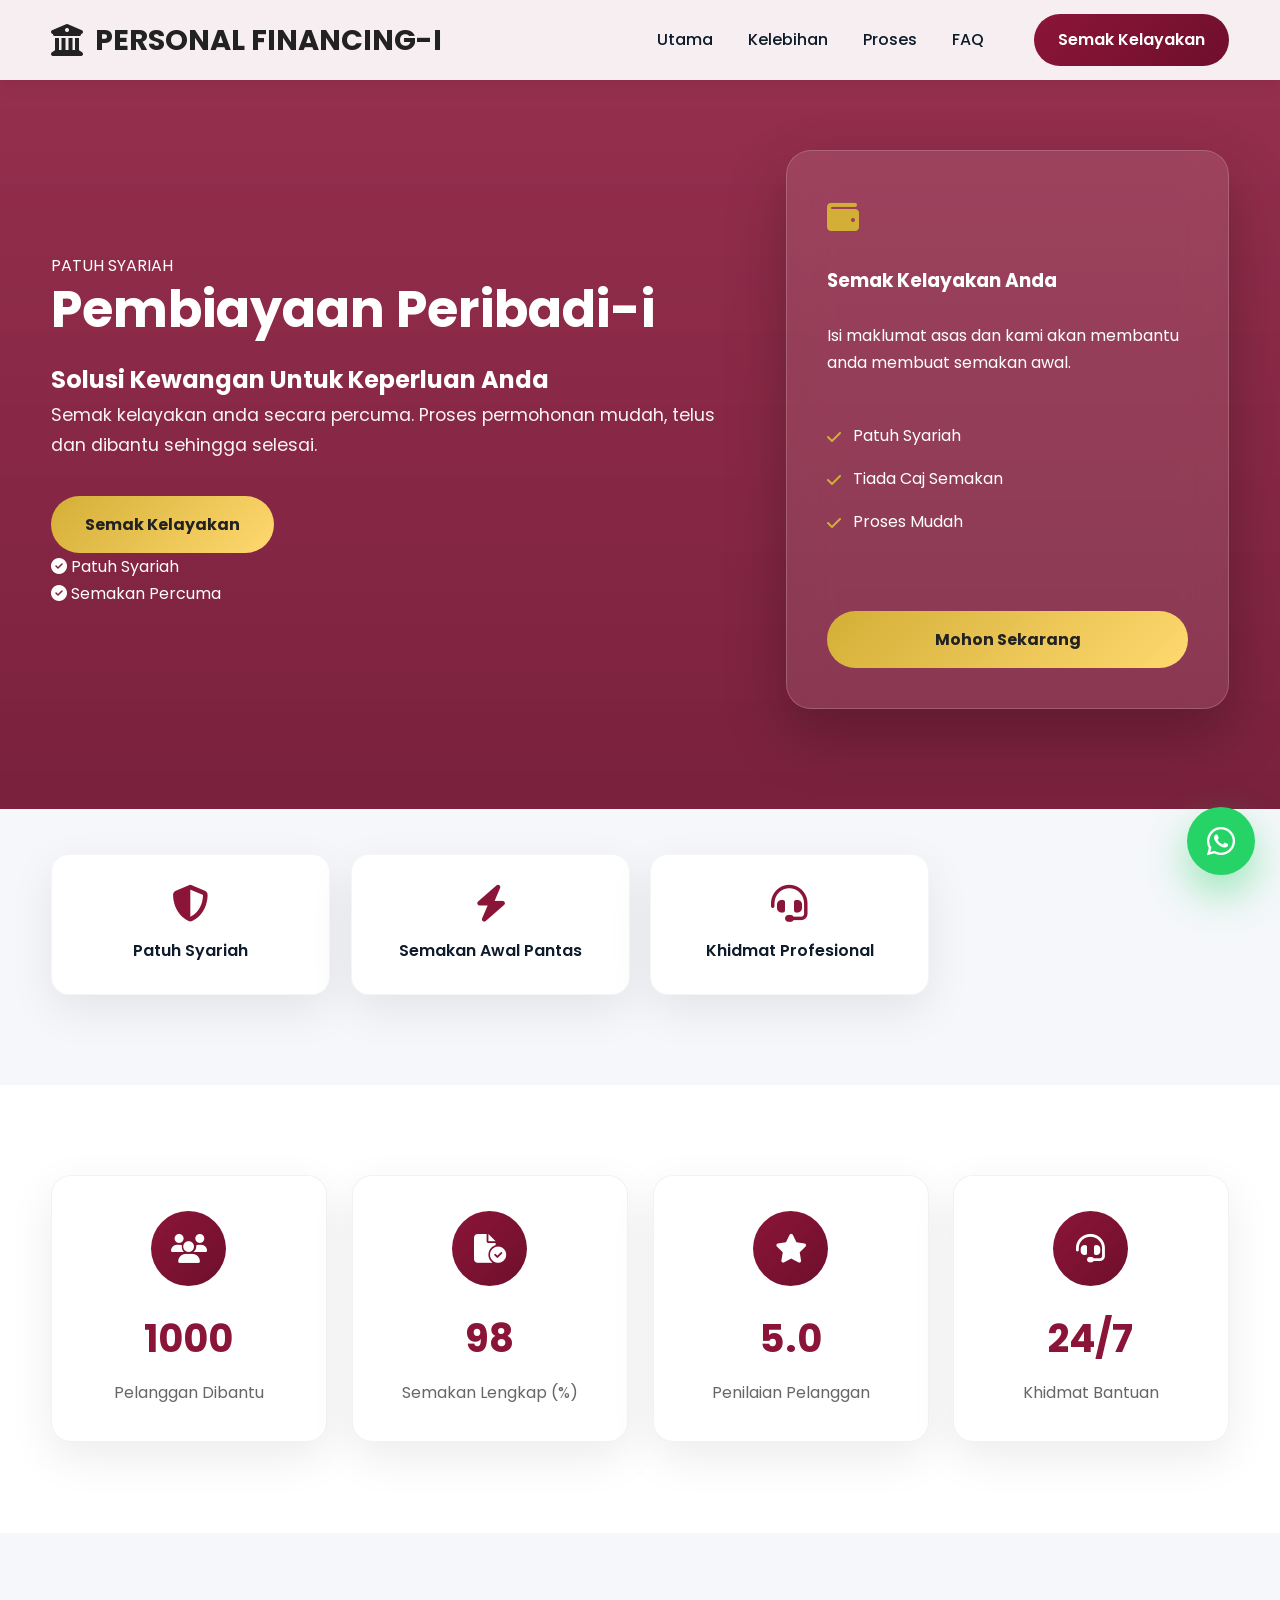
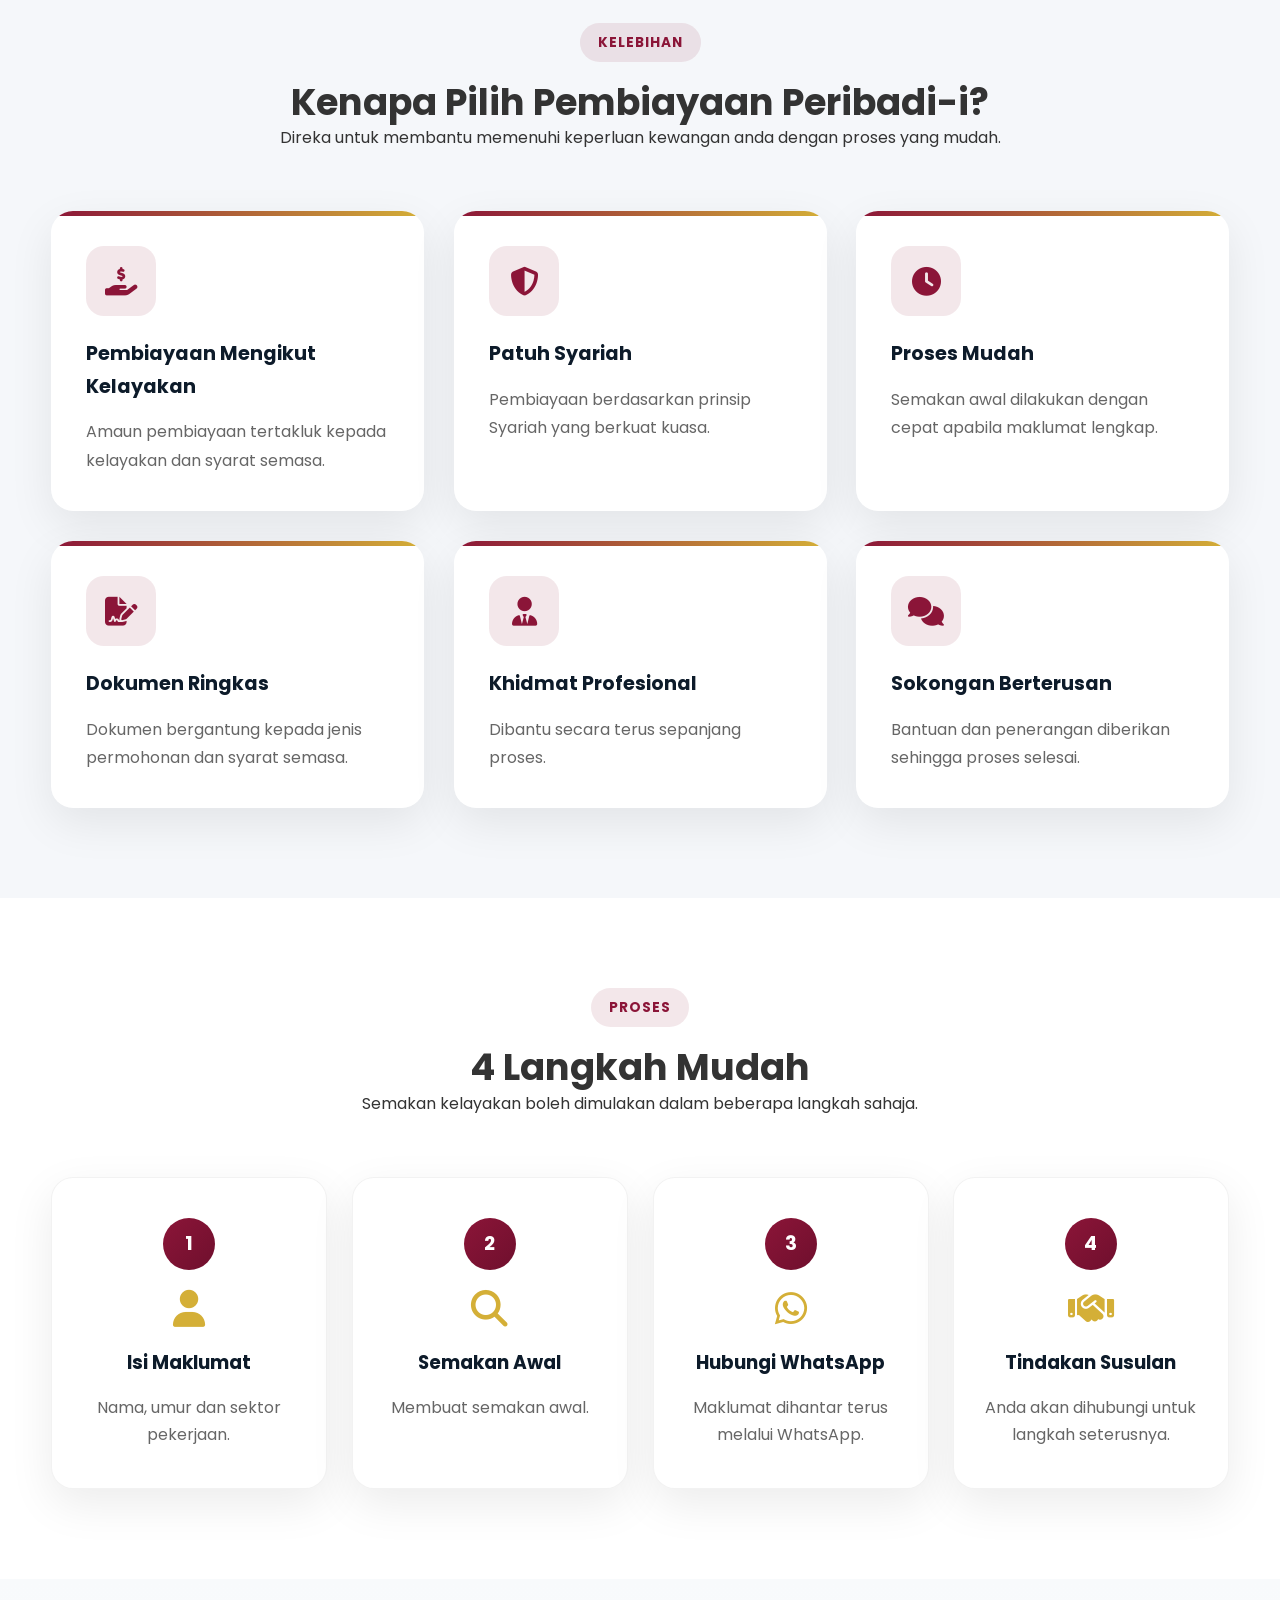
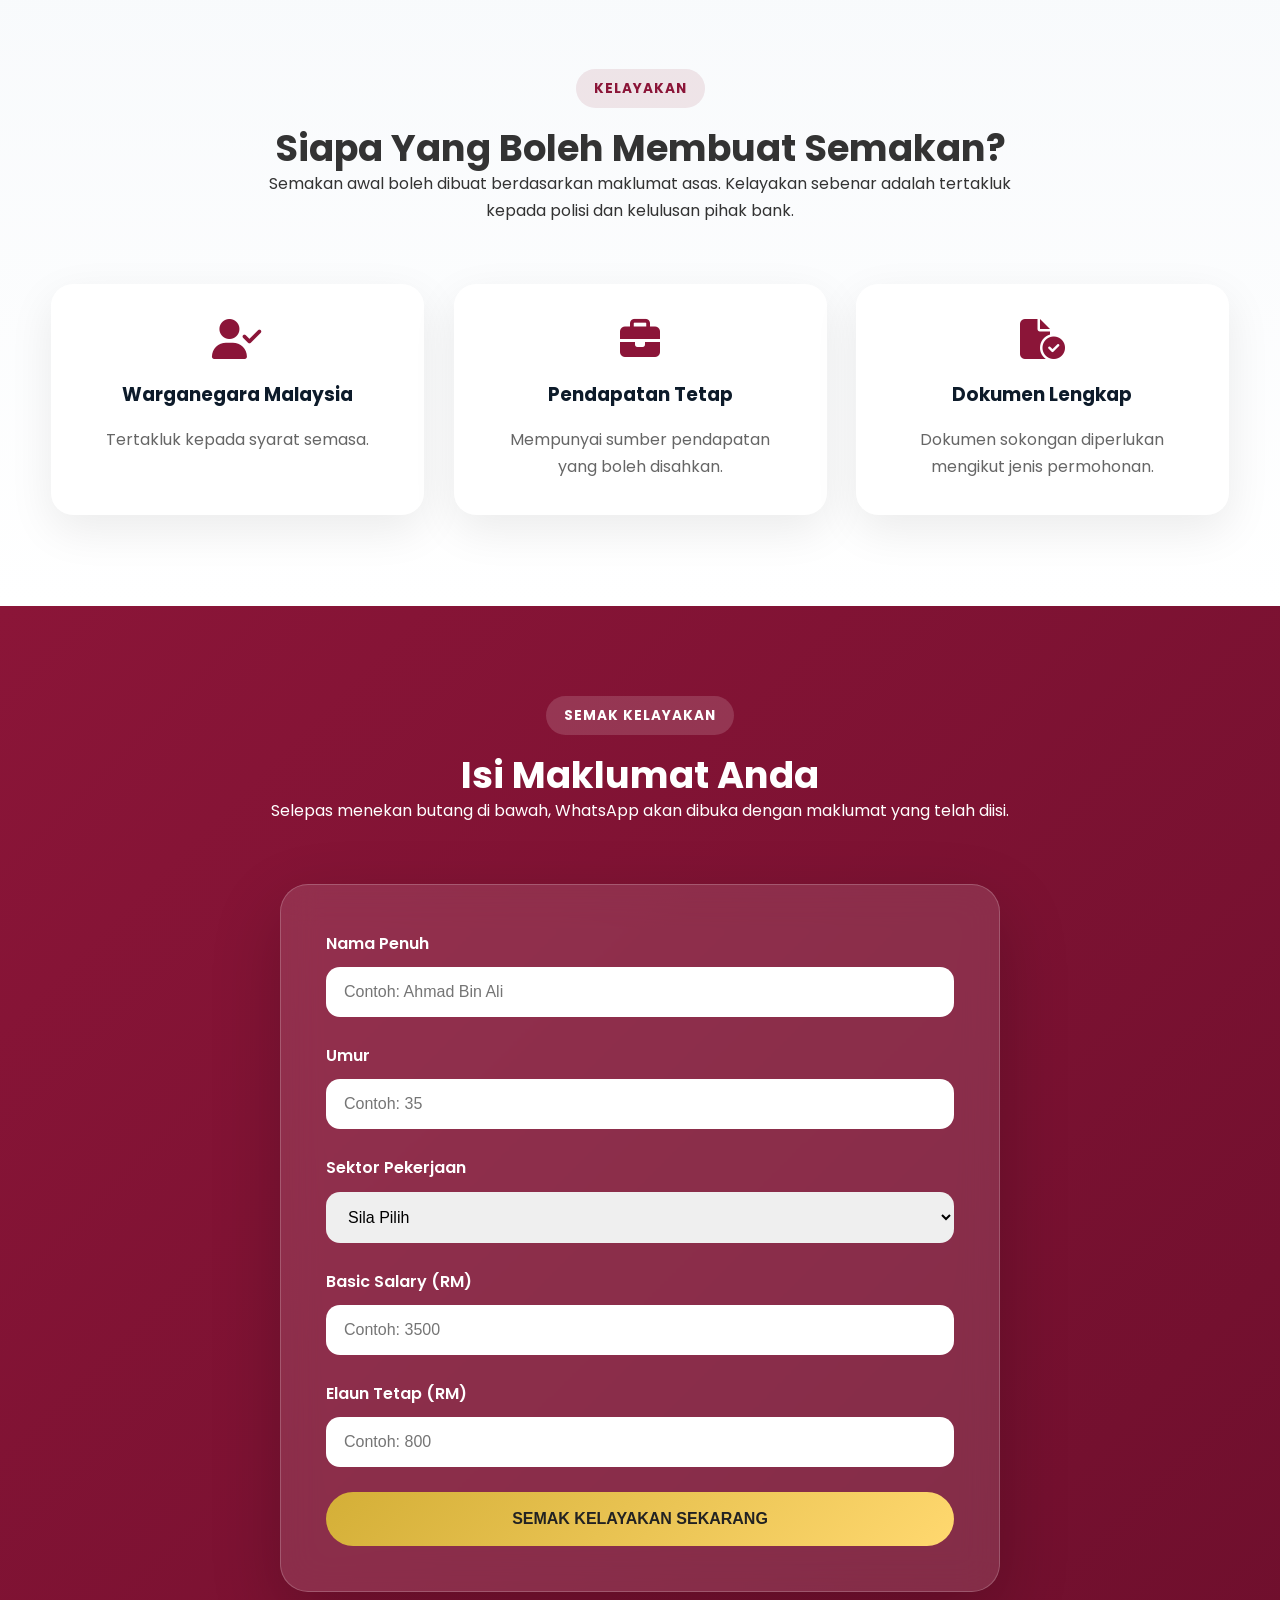
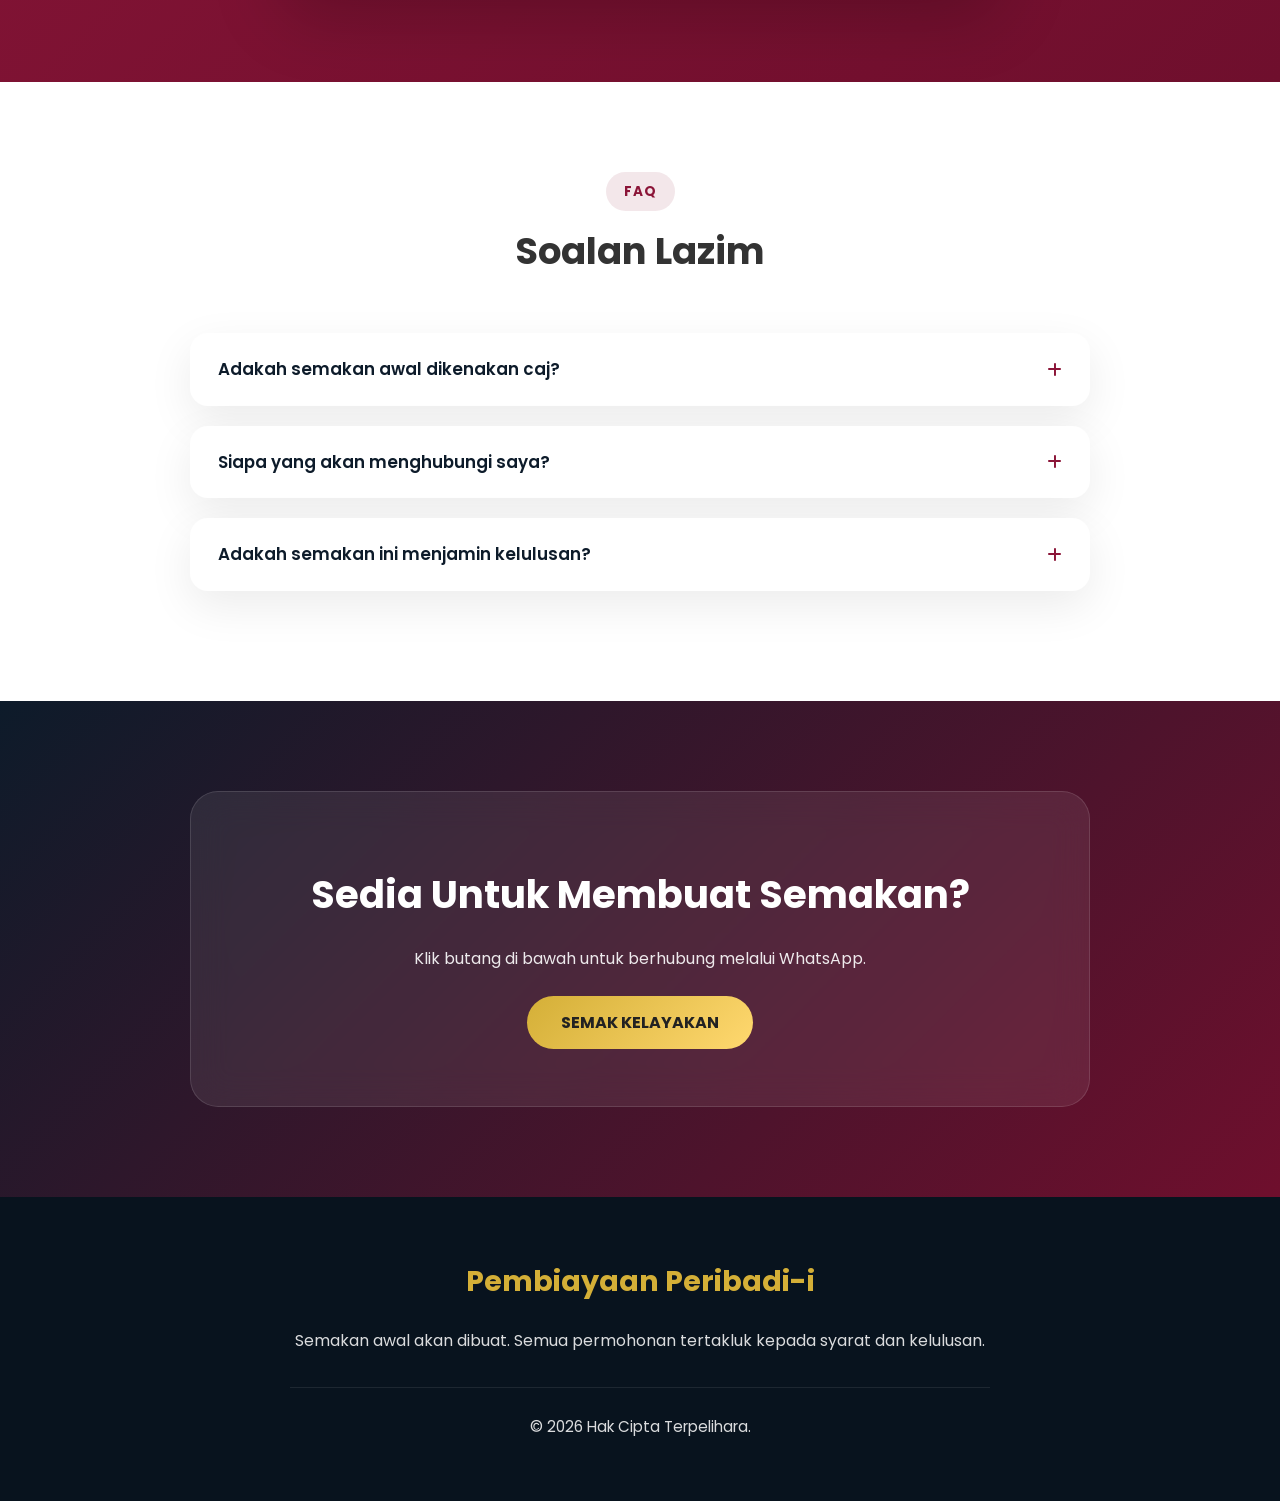
==== commit f8695343: "Update logo text to uppercase" ====
--- a/index.html
+++ b/index.html
@@ -57,7 +57,7 @@
 
             <a href="#" class="logo">
     <i class="fa-solid fa-building-columns"></i>
-    <span>Personal Financing-i</span>
+    <span>PERSONAL FINANCING-I</span>
 </a>
 
           <nav>
--- a/style.css
+++ b/style.css
@@ -149,20 +149,19 @@
 .logo{
     display:flex;
     align-items:center;
-    gap:10px;
+    gap:12px;
     flex:1;
-    color:#8B1538;
 }
 
 .logo i{
-    color:#8B1538;
+    font-size:32px;
+    color:#222;
 }
 
 .logo span{
-    font-size:1.6rem;
+    font-size:1.8rem;
     font-weight:700;
-    white-space:nowrap;
-    color:#8B1538;
+    color:#222;
 }
 .nav-links{
     display:flex;
@@ -242,7 +241,7 @@
 
 }
 
-.hero-text h1{
+.hero-content h1{
 
     font-size:3.2rem;
     line-height:1.2;
@@ -250,7 +249,7 @@
 
 }
 
-.hero-text p{
+.hero-content p{
 
     font-size:1.1rem;
     opacity:.95;
@@ -258,7 +257,7 @@
 
 }
 
-.hero-buttons{
+.hero-button{
 
     display:flex;
     gap:18px;
@@ -321,8 +320,9 @@
     padding:40px;
     box-shadow:0 25px 60px rgba(0,0,0,.25);
 
+    min-height:460px;
+
     display:flex;
-    flex-direction:column;
 }
 
 .hero-card h3{
@@ -330,25 +330,51 @@
     margin-bottom:25px;
 
 }
-
-.hero-list{
+.card-icon{
+    font-size:32px;
+    color:var(--gold);
+    margin-bottom:20px;
+    text-align:left;
+}
+
+.glass-card ul{
     list-style:none;
     margin:25px 0;
 }
 
-.hero-list li{
+.glass-card ul li{
     margin-bottom:16px;
     display:flex;
     gap:12px;
     align-items:center;
 }
 
-.hero-list i{
+.glass-card ul li i{
 
     color:var(--gold);
 
     margin-top:3px;
 
+}
+.btn-full{
+    display:block;
+    width:100%;
+    text-align:center;
+    margin-top:30px;
+}
+
+.glass-card{
+    display:flex;
+    flex-direction:column;
+    height:100%;
+}
+
+.glass-card p{
+    margin-bottom:20px;
+}
+
+.glass-card ul{
+    margin-bottom:30px;
 }
 
 /* =====================================================
@@ -1397,7 +1423,7 @@
 
 }
 
-.hero-buttons{
+.hero-button{
 
     justify-content:center;
 
@@ -1491,25 +1517,25 @@
 
 }
 
-.hero-text h1{
+.hero-content h1{
 
     font-size:2.1rem;
 
 }
 
-.hero-text p{
+.hero-content p{
 
     font-size:.95rem;
 
 }
 
-.hero-buttons{
+.hero-button{
 
     flex-direction:column;
 
 }
 
-.hero-buttons a{
+.hero-button a{
 
     width:100%;
     text-align:center;
@@ -1522,7 +1548,7 @@
 
 }
 
-.hero-list li{
+.glass-card ul li{
 
     font-size:.95rem;
 
@@ -1644,13 +1670,13 @@
 
 }
 
-.hero-text h1{
+.hero-content h1{
 
     font-size:1.8rem;
 
 }
 
-.hero-text p{
+.hero-content p{
 
     font-size:.9rem;
 
@@ -1744,18 +1770,6 @@
 
 }
 
-.navbar{
-    display:flex;
-    justify-content:space-between;
-    align-items:center;
-    height:80px;
-}
-
-.container{
-    width:95%;
-    max-width:1400px;
-    margin:auto;
-}
 
 .menu-toggle{
 
